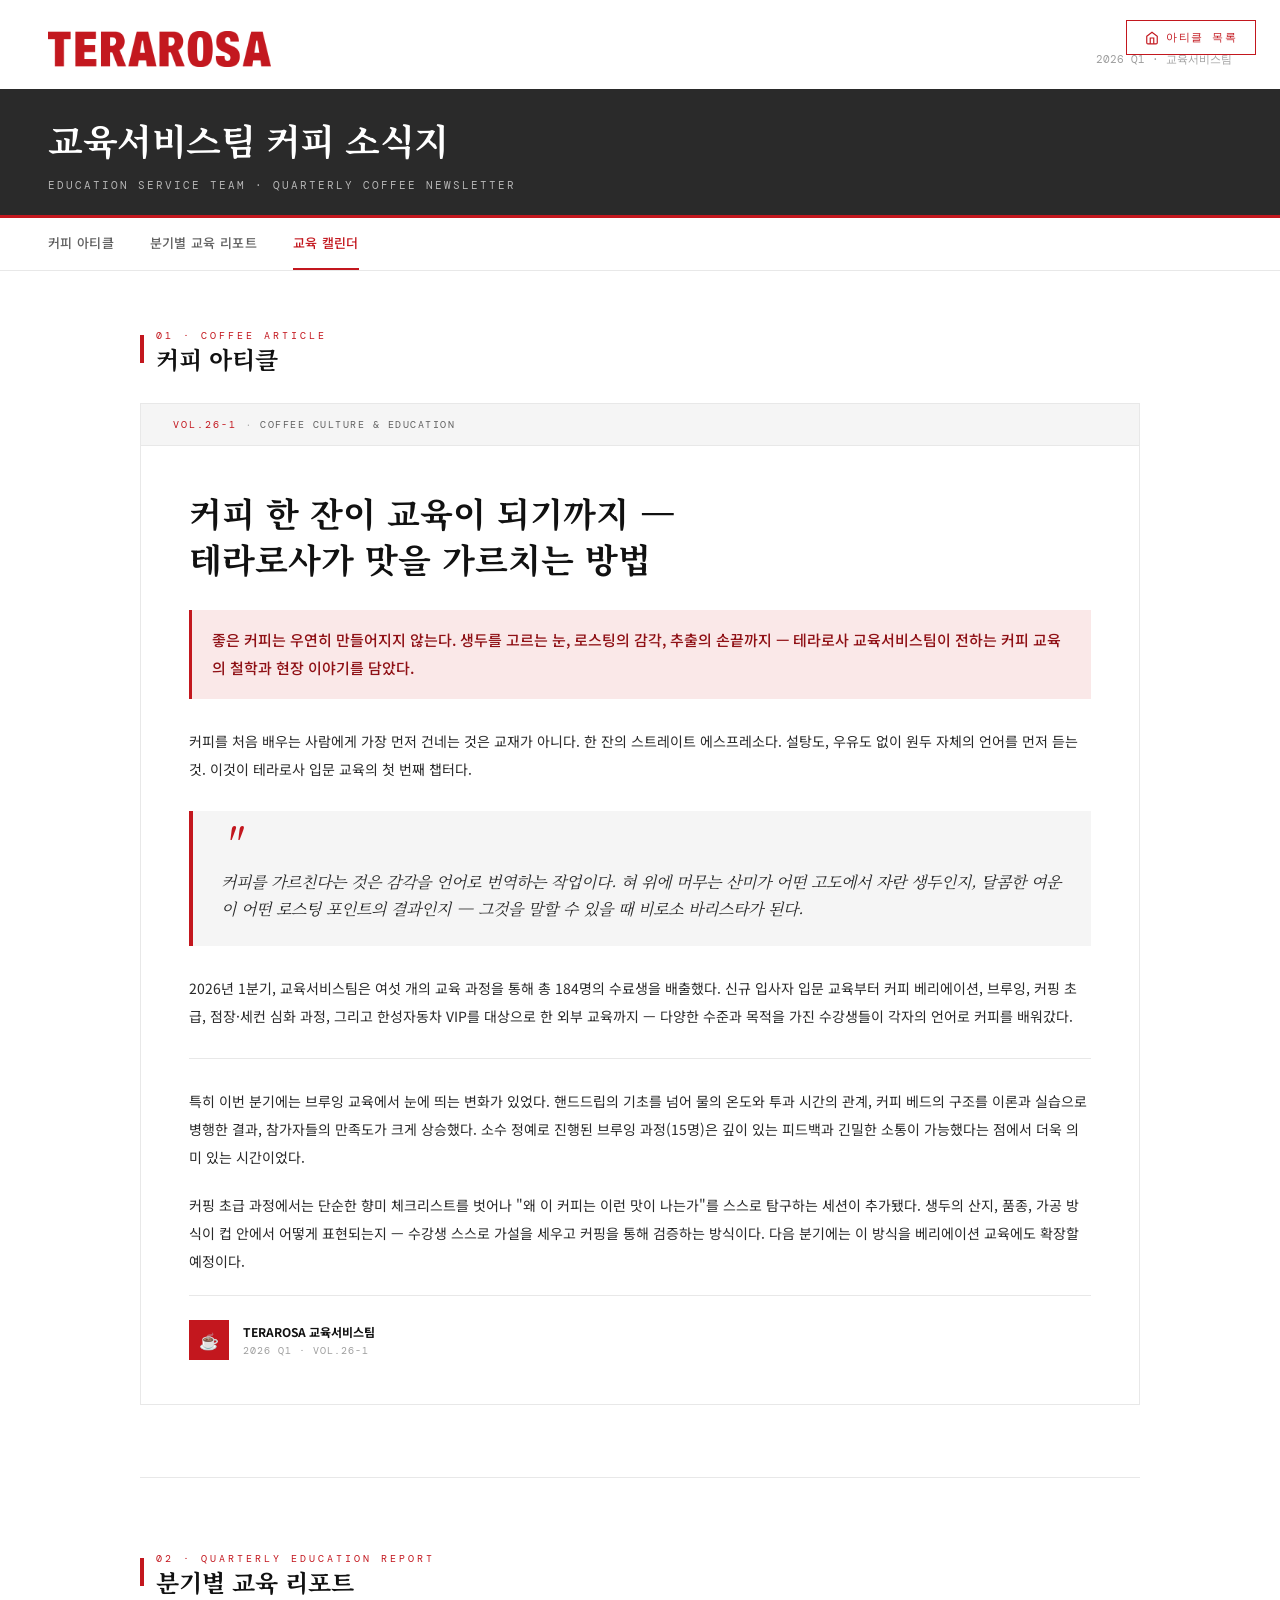
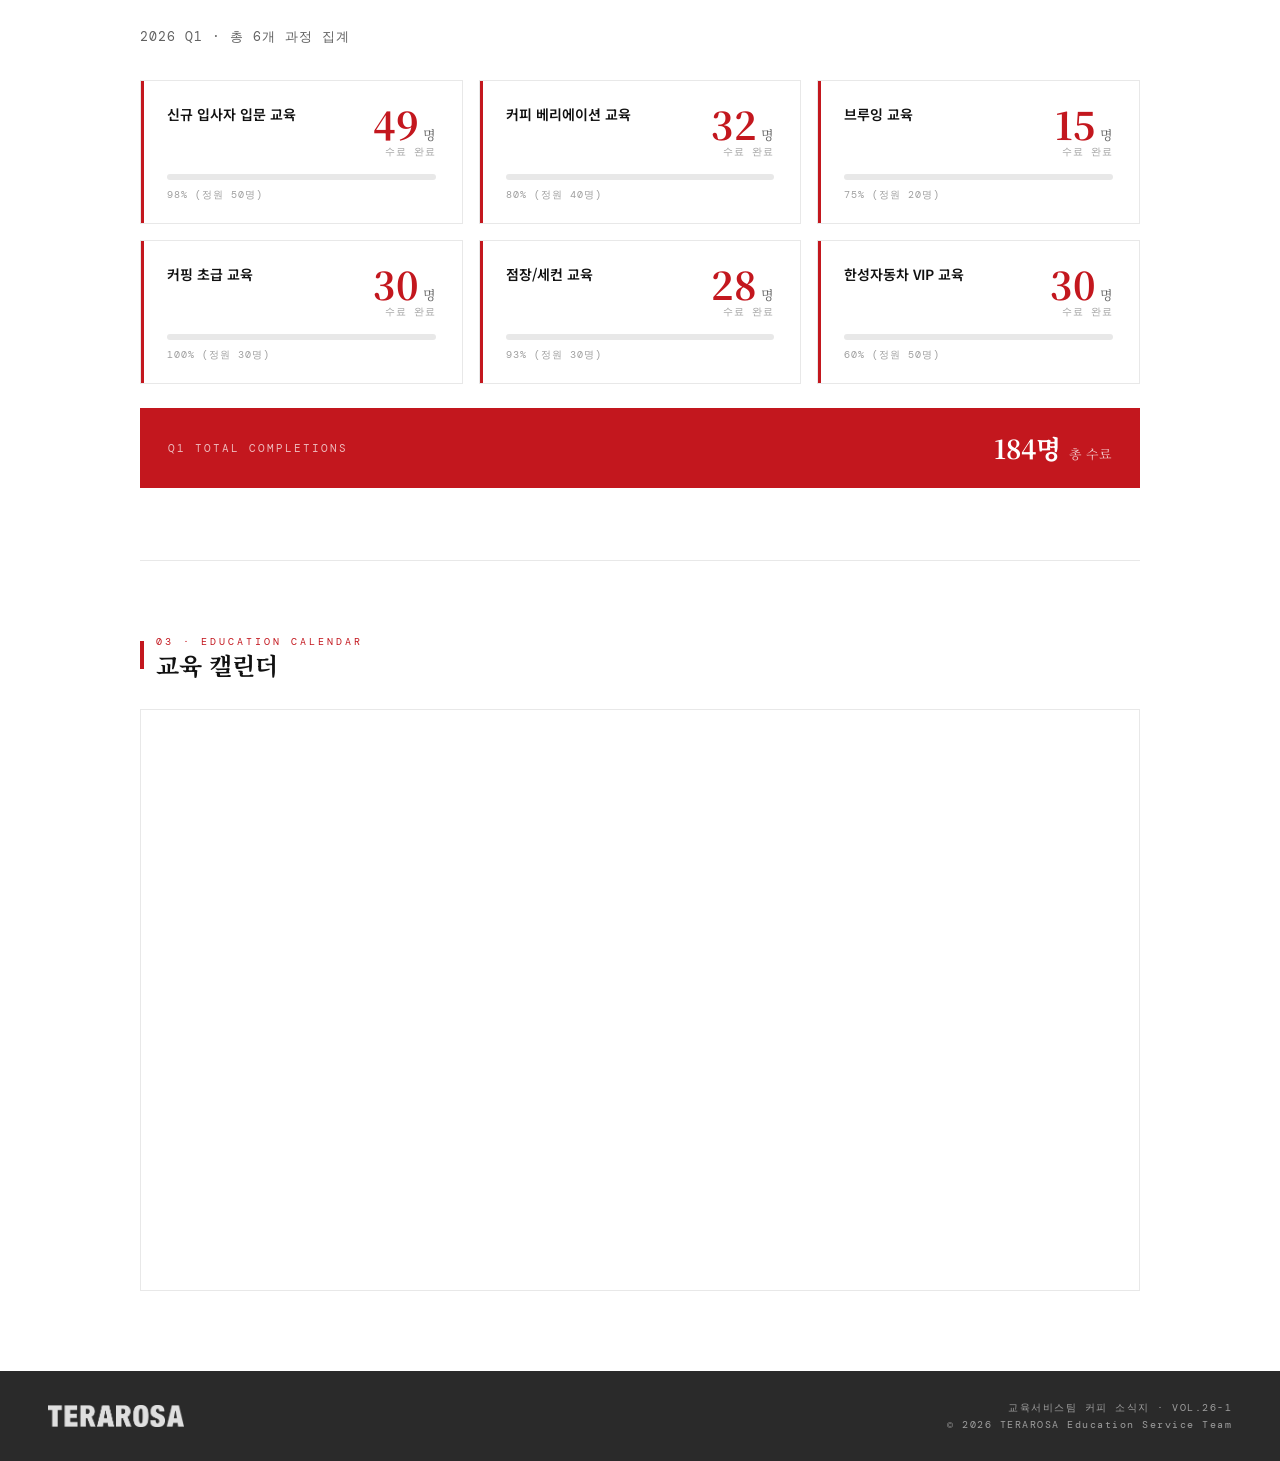
==== index.html @ 1691d94c "Add files via upload" ====
<!DOCTYPE html>
<html lang="ko">
<head>
  <meta charset="UTF-8" />
  <meta name="viewport" content="width=device-width, initial-scale=1.0"/>
  <title>TERAROSA 교육서비스팀 커피 소식지 [26년-1]</title>
  <link href="https://fonts.googleapis.com/css2?family=Noto+Serif+KR:wght@300;400;600;700&family=Noto+Sans+KR:wght@300;400;500;700&family=DM+Mono:wght@400;500&display=swap" rel="stylesheet"/>
  <link rel="stylesheet" href="style.css">

  
</head>
<body>

<!-- ARCHIVE BUTTON -->

<button class="archive-btn" onclick="toggleArchive()">
  <svg width="14" height="14" viewBox="0 0 24 24" fill="none" stroke="currentColor" stroke-width="2"><path d="M3 9l9-7 9 7v11a2 2 0 01-2 2H5a2 2 0 01-2-2z"/><polyline points="9 22 9 12 15 12 15 22"/></svg>
  아티클 목록
</button>
<div class="archive-panel" id="archivePanel">
  <div class="archive-panel-title">Archive</div>
  <div class="archive-item" onclick="scrollToTop()">
    <span class="a-dot"></span>
    교육서비스팀 커피 소식지
    <span class="a-tag">26년-1</span>
  </div>
</div>

<!-- HEADER -->

<header class="header-wrap">
  <div class="header-top">
    <img class="logo-img" src="[data-uri]" alt="TERAROSA" />
    <div class="header-right">
      <div class="issue">VOL. 26-1</div>
      <div class="date">2026 Q1 · 교육서비스팀</div>
    </div>
  </div>
  <div class="header-title-band">
    <h1>교육서비스팀 커피 소식지</h1>
    <p>EDUCATION SERVICE TEAM · QUARTERLY COFFEE NEWSLETTER</p>
  </div>
</header>

<!-- NAV -->

<nav class="nav-bar">
  <div class="nav-item active" onclick="scrollToSection('article', this)">커피 아티클</div>
  <div class="nav-item" onclick="scrollToSection('report', this)">분기별 교육 리포트</div>
  <div class="nav-item" onclick="scrollToSection('calendar', this)">교육 캘린더</div>
</nav>

<!-- MAIN -->

<main class="main">

 
  <!-- 1. 아티클 -->

  <section id="article">
    <div class="sec-head fade-up">
      <div class="sec-head-bar"></div>
      <div class="sec-head-inner">
        <div class="sec-head-en">01 · Coffee Article</div>
        <div class="sec-head-ko">커피 아티클</div>
      </div>
    </div>


<div class="article-card fade-up d1">
  <div class="article-meta-bar">
    <span class="a-meta-tag">VOL.26-1</span>
    <span class="a-meta-sep">·</span>
    <span class="a-meta-cat">Coffee Culture &amp; Education</span>
  </div>
  <div class="article-body">
    <h2 class="article-title">커피 한 잔이 교육이 되기까지 —<br/>테라로사가 맛을 가르치는 방법</h2>
    <p class="article-lead">
      좋은 커피는 우연히 만들어지지 않는다. 생두를 고르는 눈, 로스팅의 감각, 추출의 손끝까지 — 테라로사 교육서비스팀이 전하는 커피 교육의 철학과 현장 이야기를 담았다.
    </p>
    <p class="article-text">
      커피를 처음 배우는 사람에게 가장 먼저 건네는 것은 교재가 아니다. 한 잔의 스트레이트 에스프레소다. 설탕도, 우유도 없이 원두 자체의 언어를 먼저 듣는 것. 이것이 테라로사 입문 교육의 첫 번째 챕터다.
    </p>
    <div class="article-quote">
      커피를 가르친다는 것은 감각을 언어로 번역하는 작업이다. 혀 위에 머무는 산미가 어떤 고도에서 자란 생두인지, 달콤한 여운이 어떤 로스팅 포인트의 결과인지 — 그것을 말할 수 있을 때 비로소 바리스타가 된다.
    </div>
    <p class="article-text">
      2026년 1분기, 교육서비스팀은 여섯 개의 교육 과정을 통해 총 184명의 수료생을 배출했다. 신규 입사자 입문 교육부터 커피 베리에이션, 브루잉, 커핑 초급, 점장·세컨 심화 과정, 그리고 한성자동차 VIP를 대상으로 한 외부 교육까지 — 다양한 수준과 목적을 가진 수강생들이 각자의 언어로 커피를 배워갔다.
    </p>
    <hr class="article-hr"/>
    <p class="article-text">
      특히 이번 분기에는 브루잉 교육에서 눈에 띄는 변화가 있었다. 핸드드립의 기초를 넘어 물의 온도와 투과 시간의 관계, 커피 베드의 구조를 이론과 실습으로 병행한 결과, 참가자들의 만족도가 크게 상승했다. 소수 정예로 진행된 브루잉 과정(15명)은 깊이 있는 피드백과 긴밀한 소통이 가능했다는 점에서 더욱 의미 있는 시간이었다.
    </p>
    <p class="article-text">
      커핑 초급 과정에서는 단순한 향미 체크리스트를 벗어나 "왜 이 커피는 이런 맛이 나는가"를 스스로 탐구하는 세션이 추가됐다. 생두의 산지, 품종, 가공 방식이 컵 안에서 어떻게 표현되는지 — 수강생 스스로 가설을 세우고 커핑을 통해 검증하는 방식이다. 다음 분기에는 이 방식을 베리에이션 교육에도 확장할 예정이다.
    </p>
    <div class="article-author">
      <div class="author-icon">☕</div>
      <div>
        <div class="author-name">TERAROSA 교육서비스팀</div>
        <div class="author-role">2026 Q1 · VOL.26-1</div>
      </div>
    </div>
  </div>
</div>


  </section>

  <hr class="sec-divider" />

 <!-- 2. 교육 리포트 -->

  <section id="report">
    <div class="sec-head fade-up">
      <div class="sec-head-bar"></div>
      <div class="sec-head-inner">
        <div class="sec-head-en">02 · Quarterly Education Report</div>
        <div class="sec-head-ko">분기별 교육 리포트</div>
      </div>
    </div>
    <div class="report-intro fade-up d1">2026 Q1 · 총 6개 과정 집계</div>


<div class="stat-grid" id="statGrid"></div>

<div class="summary-row">
  <div class="summary-label">Q1 TOTAL COMPLETIONS</div>
  <div class="summary-total">184명 <small>총 수료</small></div>
</div>


  </section>

  <hr class="sec-divider" />

  <!-- 3. 캘린더 -->

  <section id="calendar">
    <div class="sec-head fade-up">
      <div class="sec-head-bar"></div>
      <div class="sec-head-inner">
        <div class="sec-head-en">03 · Education Calendar</div>
        <div class="sec-head-ko">교육 캘린더</div>
      </div>
    </div>


<div class="cal-frame">
  <iframe id="calIframe"
    src="https://calendar.google.com/calendar/embed?src=terarosaeducation%40gmail.com&ctz=Asia%2FSeoul&mode=MONTH&dates=20260401%2F20260430"
    title="TERAROSA 교육 캘린더"
    frameborder="0"
    scrolling="no"
    allowfullscreen>
  </iframe>
</div>


  </section>

</main>

<!-- TOP 버튼 -->
<button class="top-btn" id="topBtn" onclick="window.scrollTo({top:0,behavior:'smooth'})" title="맨 위로">
  <svg width="16" height="16" viewBox="0 0 24 24" fill="none" stroke="currentColor" stroke-width="2.5">
    <polyline points="18 15 12 9 6 15"/>
  </svg>
  <span>TOP</span>
</button>

<!-- FOOTER -->

<footer class="footer">
  <img class="footer-logo" src="[data-uri]" alt="TERAROSA" />
  <div class="footer-text">
    교육서비스팀 커피 소식지 · VOL.26-1<br/>
    © 2026 TERAROSA Education Service Team
  </div>
</footer>

<script src="script.js"></script>
</body>
</html>
---- style.css ----
:root {
      --red:        #C3171E;
      --red-dark:   #8F1015;
      --red-mid:    #A81217;
      --red-light:  #E04048;
      --red-pale:   #FAE8E8;
      --red-muted:  #D9898C;
      --gray-100:   #F5F5F5;
      --gray-200:   #E8E8E8;
      --gray-400:   #9E9E9E;
      --gray-600:   #616161;
      --gray-800:   #2A2A2A;
      --black:      #111111;
      --white:      #FFFFFF;
    }


* { margin: 0; padding: 0; box-sizing: border-box; }

body {
  background: var(--white);
  color: var(--black);
  font-family: 'Noto Sans KR', sans-serif;
  font-size: 14px;
  line-height: 1.7;
}

/* ─── ARCHIVE BUTTON ─── */
.archive-btn {
  position: fixed;
  top: 20px;
  right: 24px;
  z-index: 1000;
  background: var(--white);
  color: var(--red);
  border: 1.5px solid var(--red);
  padding: 9px 18px;
  font-family: 'DM Mono', monospace;
  font-size: 11px;
  letter-spacing: 1.5px;
  cursor: pointer;
  transition: all 0.2s;
  display: flex;
  align-items: center;
  gap: 7px;
}
.archive-btn:hover { background: var(--red); color: var(--white); }
.archive-btn svg { flex-shrink: 0; }

.archive-panel {
  position: fixed;
  top: 58px;
  right: 24px;
  z-index: 999;
  background: var(--white);
  border: 1.5px solid var(--gray-200);
  min-width: 240px;
  display: none;
  flex-direction: column;
  box-shadow: 0 4px 20px rgba(0,0,0,0.12);
}
.archive-panel.open { display: flex; }
.archive-panel-title {
  font-family: 'DM Mono', monospace;
  font-size: 10px;
  letter-spacing: 2.5px;
  color: var(--gray-400);
  padding: 12px 16px 10px;
  border-bottom: 1px solid var(--gray-200);
  text-transform: uppercase;
}
.archive-item {
  padding: 12px 16px;
  color: var(--gray-800);
  font-size: 13px;
  font-family: 'Noto Sans KR', sans-serif;
  cursor: pointer;
  transition: background 0.15s;
  display: flex;
  align-items: center;
  gap: 10px;
}
.archive-item:hover { background: var(--red-pale); }
.archive-item .a-dot { width: 6px; height: 6px; background: var(--red); border-radius: 50%; flex-shrink: 0; }
.archive-item .a-tag {
  margin-left: auto;
  font-family: 'DM Mono', monospace;
  font-size: 10px;
  color: var(--red);
  background: var(--red-pale);
  padding: 2px 8px;
  border: 1px solid var(--red-muted);
}

/* ─── HEADER ─── */
.header-wrap {
  border-bottom: 3px solid var(--red);
}
.header-top {
  background: var(--white);
  padding: 28px 48px 20px;
  display: flex;
  align-items: center;
  justify-content: space-between;
  gap: 16px;
  flex-wrap: wrap;
}
.logo-img {
  height: 36px;
  width: auto;
}
.header-right {
  text-align: right;
}
.header-right .issue {
  font-family: 'DM Mono', monospace;
  font-size: 12px;
  letter-spacing: 2px;
  color: var(--red);
}
.header-right .date {
  font-family: 'DM Mono', monospace;
  font-size: 11px;
  color: var(--gray-400);
  margin-top: 2px;
}

.header-title-band {
  background: var(--gray-800);
  padding: 20px 48px;
}
.header-title-band h1 {
  font-family: 'Noto Serif KR', serif;
  font-size: clamp(22px, 3.5vw, 36px);
  font-weight: 700;
  color: var(--white);
  letter-spacing: -0.5px;
}
.header-title-band p {
  font-family: 'DM Mono', monospace;
  font-size: 11px;
  letter-spacing: 2px;
  color: rgba(255,255,255,0.65);
  margin-top: 6px;
}

/* ─── NAV ─── */
.nav-bar {
  background: var(--white);
  border-bottom: 1px solid var(--gray-200);
  display: flex;
  padding: 0 48px;
  overflow-x: auto;
}
.nav-item {
  padding: 14px 0;
  margin-right: 36px;
  font-size: 13px;
  font-weight: 500;
  color: var(--gray-600);
  cursor: pointer;
  border-bottom: 2.5px solid transparent;
  white-space: nowrap;
  transition: all 0.2s;
  letter-spacing: 0.3px;
}
.nav-item:hover { color: var(--red); }
.nav-item.active { color: var(--red); border-bottom-color: var(--red); }

/* ─── LAYOUT ─── */
.main {
  max-width: 1080px;
  margin: 0 auto;
  padding: 56px 40px 80px;
}

/* ─── SECTION HEADING ─── */
.sec-head {
  display: flex;
  align-items: center;
  gap: 12px;
  margin-bottom: 32px;
}
.sec-head-bar {
  width: 4px;
  height: 28px;
  background: var(--red);
  flex-shrink: 0;
}

.sec-head-en {
  font-family: 'DM Mono', monospace;
  font-size: 10px;
  letter-spacing: 3px;
  color: var(--red);
  text-transform: uppercase;
  margin-bottom: 3px;
}
.sec-head-ko {
  font-family: 'Noto Serif KR', serif;
  font-size: 24px;
  font-weight: 700;
  color: var(--black);
  line-height: 1;
}

/* ─── SECTION DIVIDER ─── */
.sec-divider { border: none; border-top: 1px solid var(--gray-200); margin: 72px 0; }

/* ─── REPORT ─── */
.report-intro {
  font-size: 13px;
  color: var(--gray-600);
  margin-bottom: 32px;
  font-family: 'DM Mono', monospace;
  letter-spacing: 1px;
}

.stat-grid {
  display: grid;
  grid-template-columns: repeat(auto-fill, minmax(300px, 1fr));
  gap: 16px;
  margin-bottom: 24px;
}

.stat-card {
  background: var(--white);
  border: 1px solid var(--gray-200);
  padding: 24px 26px 20px;
  position: relative;
  transition: box-shadow 0.2s, border-color 0.2s;
}
.stat-card:hover {
  border-color: var(--red-muted);
  box-shadow: 0 4px 20px rgba(195,23,30,0.08);
}
.stat-card::after {
  content: '';
  position: absolute;
  top: 0; left: 0;
  width: 3px; height: 100%;
  background: var(--red);
}

.stat-top {
  display: flex;
  align-items: flex-start;
  justify-content: space-between;
  margin-bottom: 14px;
}
.stat-name {
  font-size: 14px;
  font-weight: 600;
  color: var(--black);
  line-height: 1.4;
  max-width: 160px;
}
.stat-count {
  text-align: right;
}
.stat-num {
  font-family: 'Noto Serif KR', serif;
  font-size: 38px;
  font-weight: 700;
  color: var(--red);
  line-height: 1;
}
.stat-unit {
  font-size: 13px;
  color: var(--gray-600);
  font-weight: 400;
}

.stat-bar-bg {
  height: 6px;
  background: var(--gray-200);
  border-radius: 3px;
  overflow: hidden;
  margin-bottom: 6px;
}
.stat-bar-fill {
  height: 100%;
  background: var(--red);
  border-radius: 3px;
  transition: width 1.3s cubic-bezier(.16,1,.3,1);
}
.stat-pct {
  font-family: 'DM Mono', monospace;
  font-size: 10px;
  color: var(--gray-400);
  letter-spacing: 1px;
}

.summary-row {
  background: var(--red);
  padding: 18px 28px;
  display: flex;
  align-items: center;
  justify-content: space-between;
  gap: 12px;
  flex-wrap: wrap;
}
.summary-label {
  font-family: 'DM Mono', monospace;
  font-size: 11px;
  letter-spacing: 2px;
  color: rgba(255,255,255,0.7);
}
.summary-total {
  font-family: 'Noto Serif KR', serif;
  font-size: 26px;
  font-weight: 700;
  color: var(--white);
}
.summary-total small {
  font-size: 13px;
  font-weight: 400;
  opacity: 0.75;
}

/* ─── ARTICLE ─── */
.article-card {
  border: 1px solid var(--gray-200);
  overflow: hidden;
}
.article-meta-bar {
  background: var(--gray-100);
  border-bottom: 1px solid var(--gray-200);
  padding: 12px 32px;
  display: flex;
  align-items: center;
  gap: 10px;
}
.a-meta-tag {
  font-family: 'DM Mono', monospace;
  font-size: 10px;
  letter-spacing: 2px;
  color: var(--red);
  text-transform: uppercase;
}
.a-meta-sep { color: var(--gray-400); font-size: 10px; }
.a-meta-cat {
  font-family: 'DM Mono', monospace;
  font-size: 10px;
  letter-spacing: 1.5px;
  color: var(--gray-600);
  text-transform: uppercase;
}

.article-body { padding: 44px 48px; }

.article-title {
  font-family: 'Noto Serif KR', serif;
  font-size: clamp(22px, 3vw, 34px);
  font-weight: 700;
  color: var(--black);
  line-height: 1.35;
  margin-bottom: 28px;
}

.article-lead {
  font-size: 15px;
  font-weight: 500;
  line-height: 1.9;
  color: var(--red-dark);
  padding: 16px 20px;
  border-left: 3px solid var(--red);
  background: var(--red-pale);
  margin-bottom: 28px;
}

.article-text {
  font-size: 14px;
  line-height: 2;
  color: var(--gray-800);
  margin-bottom: 20px;
}

.article-quote {
  background: var(--gray-100);
  border-left: 4px solid var(--red);
  padding: 24px 28px;
  margin: 28px 0;
  font-family: 'Noto Serif KR', serif;
  font-size: 16px;
  font-style: italic;
  color: var(--gray-800);
  line-height: 1.7;
}
.article-quote::before {
  content: '"';
  display: block;
  font-size: 42px;
  color: var(--red);
  line-height: 0.5;
  margin-bottom: 12px;
}

.article-hr { border: none; border-top: 1px solid var(--gray-200); margin: 28px 0; }

.article-author {
  display: flex;
  align-items: center;
  gap: 14px;
  padding-top: 24px;
  border-top: 1px solid var(--gray-200);
}
.author-icon {
  width: 40px; height: 40px;
  background: var(--red);
  display: flex; align-items: center; justify-content: center;
  flex-shrink: 0;
  font-size: 16px;
  color: var(--white);
}
.author-name {
  font-size: 12px;
  font-weight: 700;
  color: var(--black);
}
.author-role {
  font-family: 'DM Mono', monospace;
  font-size: 10px;
  color: var(--gray-400);
  letter-spacing: 1px;
}

/* ─── CALENDAR ─── */
.cal-nav {
  display: flex;
  align-items: center;
  gap: 0;
  margin-bottom: 16px;
  border: 1px solid var(--gray-200);
  width: fit-content;
}
.cal-btn {
  width: 38px; height: 38px;
  background: var(--white);
  border: none;
  border-right: 1px solid var(--gray-200);
  color: var(--red);
  font-size: 17px;
  cursor: pointer;
  display: flex; align-items: center; justify-content: center;
  transition: background 0.15s;
}
.cal-btn:last-child { border-right: none; border-left: 1px solid var(--gray-200); }
.cal-btn:hover { background: var(--red-pale); }
.cal-month {
  padding: 0 20px;
  font-family: 'Noto Serif KR', serif;
  font-size: 16px;
  font-weight: 700;
  color: var(--black);
  min-width: 140px;
  text-align: center;
}
.cal-frame {
  border: 1px solid var(--gray-200);
  overflow: hidden;
}
.cal-frame iframe {
  width: 100%;
  height: 580px;
  border: none;
  display: block;
}

/* ─── FOOTER ─── */
.footer {
  background: var(--gray-800);
  padding: 28px 48px;
  display: flex;
  align-items: center;
  justify-content: space-between;
  flex-wrap: wrap;
  gap: 12px;
}
.footer-logo { height: 22px; filter: brightness(0) invert(1); opacity: 0.85; }
.footer-text {
  font-family: 'DM Mono', monospace;
  font-size: 10px;
  letter-spacing: 1.5px;
  color: var(--gray-400);
  text-align: right;
}

@media (max-width: 680px) {
  .header-top, .header-title-band, .nav-bar, .main, .footer { padding-left: 20px; padding-right: 20px; }
  .article-body { padding: 28px 20px; }
  .stat-grid { grid-template-columns: 1fr; }
}

/* ANIMATION */
@keyframes fadeUp { from { opacity:0; transform:translateY(20px); } to { opacity:1; transform:translateY(0); } }
.fade-up { animation: fadeUp 0.6s ease both; }
.d1 { animation-delay: 0.05s; }
.d2 { animation-delay: 0.12s; }
.d3 { animation-delay: 0.2s; }

/* ─── TOP BUTTON ─── */
.top-btn {
  position: fixed;
  bottom: 32px;
  right: 24px;
  z-index: 998;
  background: var(--white);
  color: var(--red);
  border: 1.5px solid var(--red);
  padding: 10px 14px;
  font-family: 'DM Mono', monospace;
  font-size: 10px;
  letter-spacing: 1.5px;
  cursor: pointer;
  display: flex;
  flex-direction: column;
  align-items: center;
  gap: 4px;
  opacity: 0;
  pointer-events: none;
  transition: opacity 0.3s, background 0.2s;
}
.top-btn.visible { opacity: 1; pointer-events: auto; }
.top-btn:hover { background: var(--red); color: var(--white); }
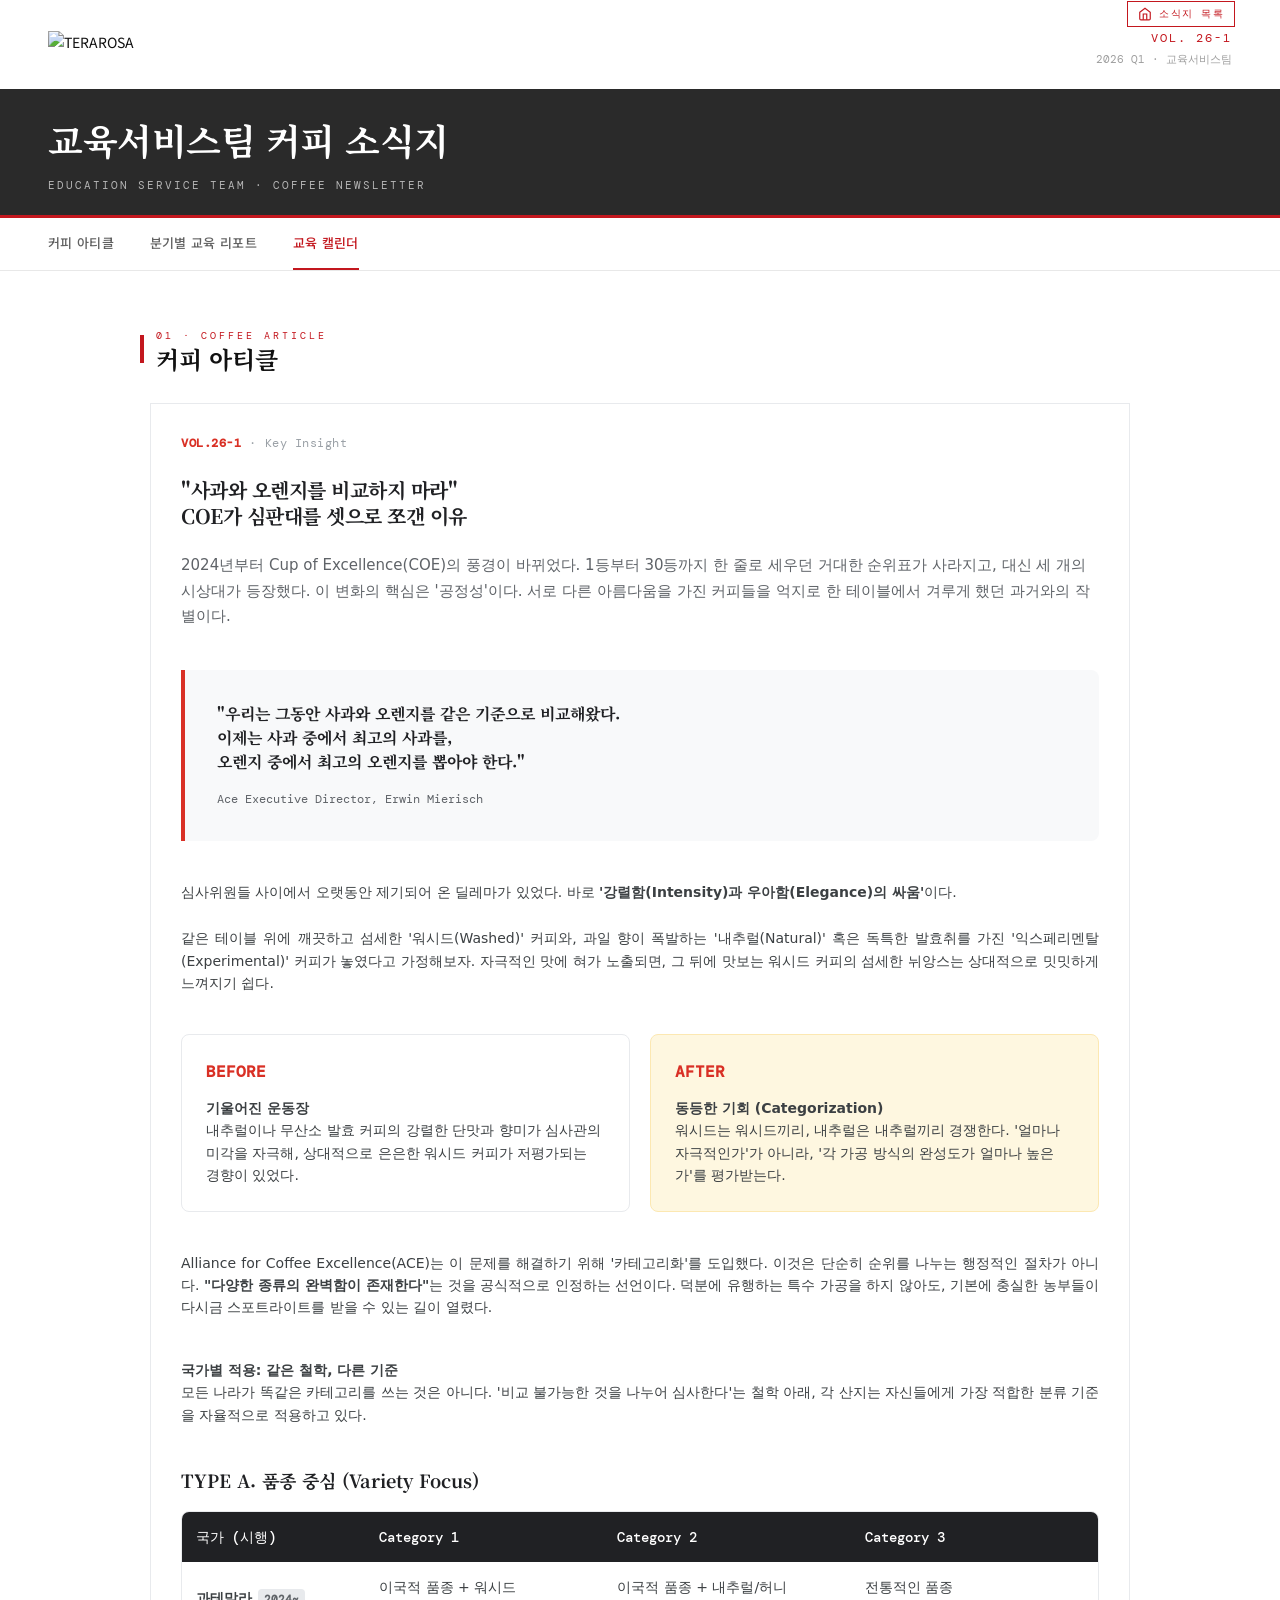
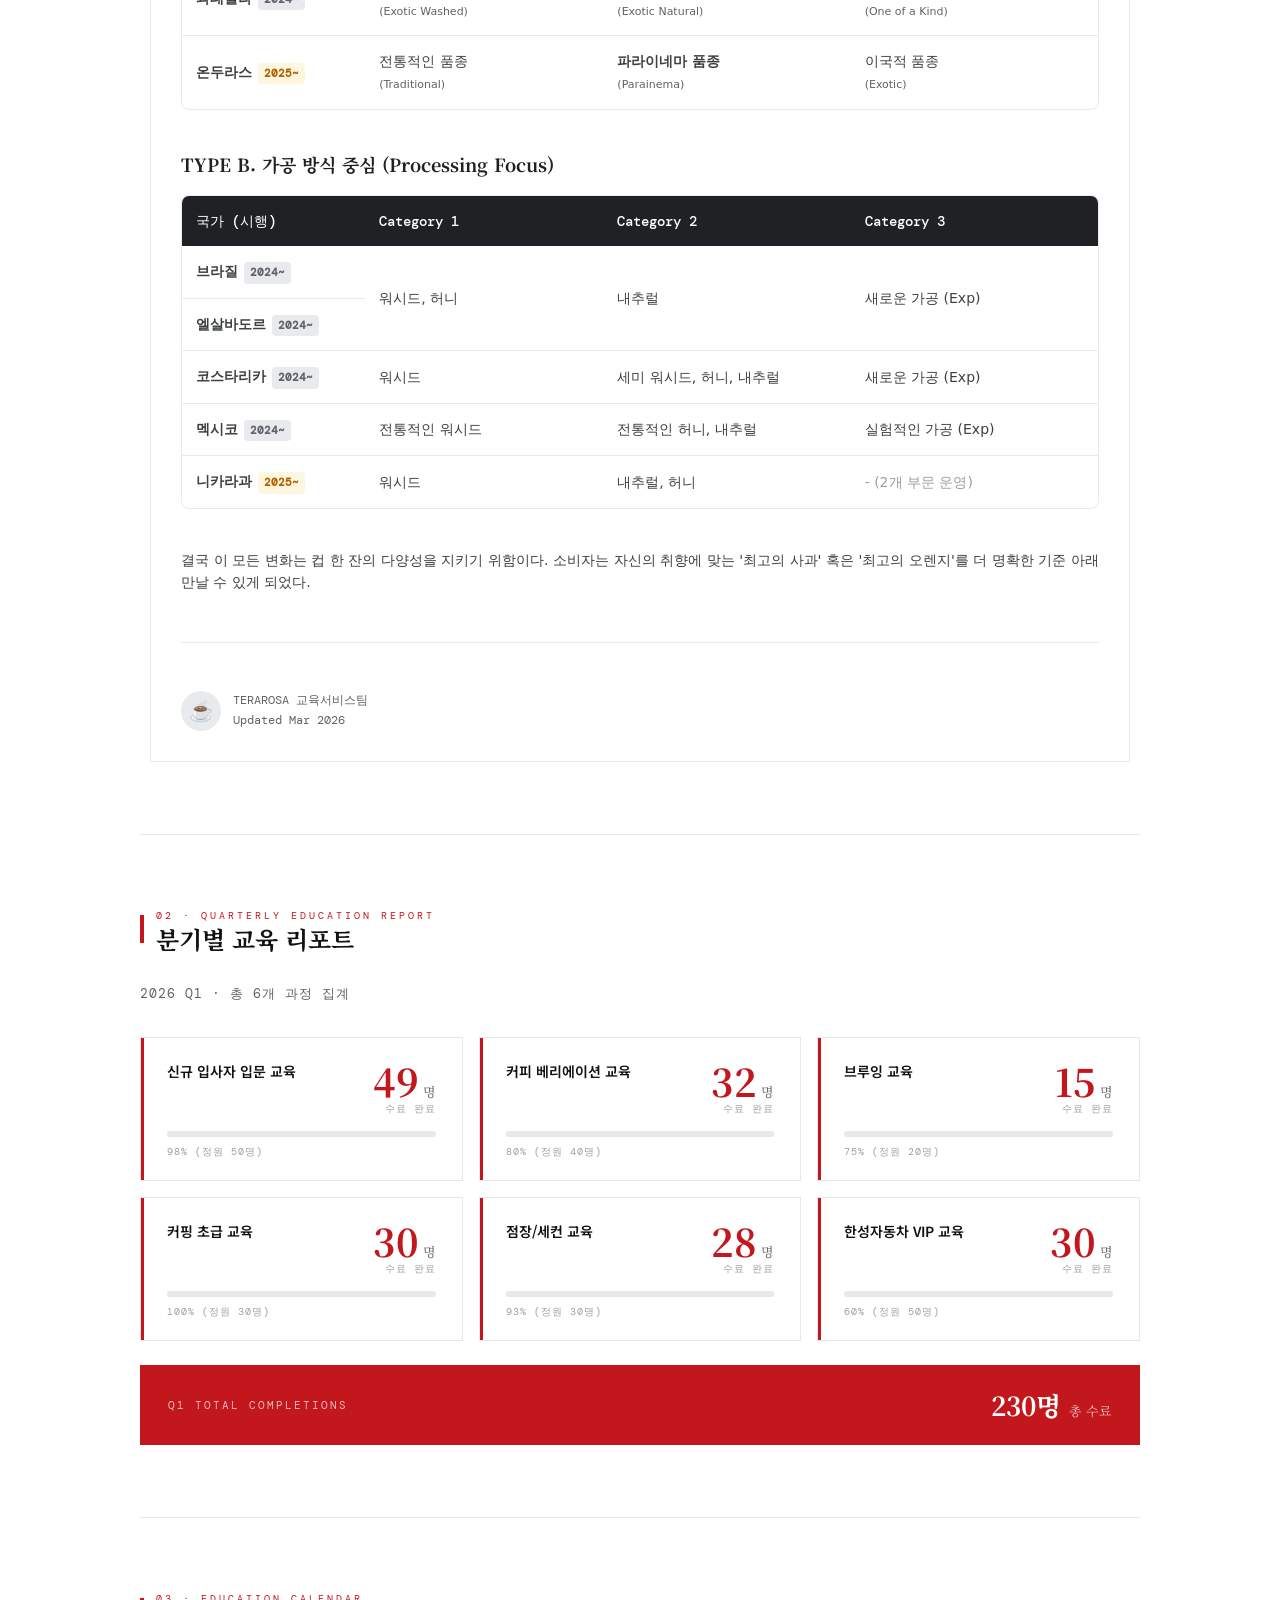
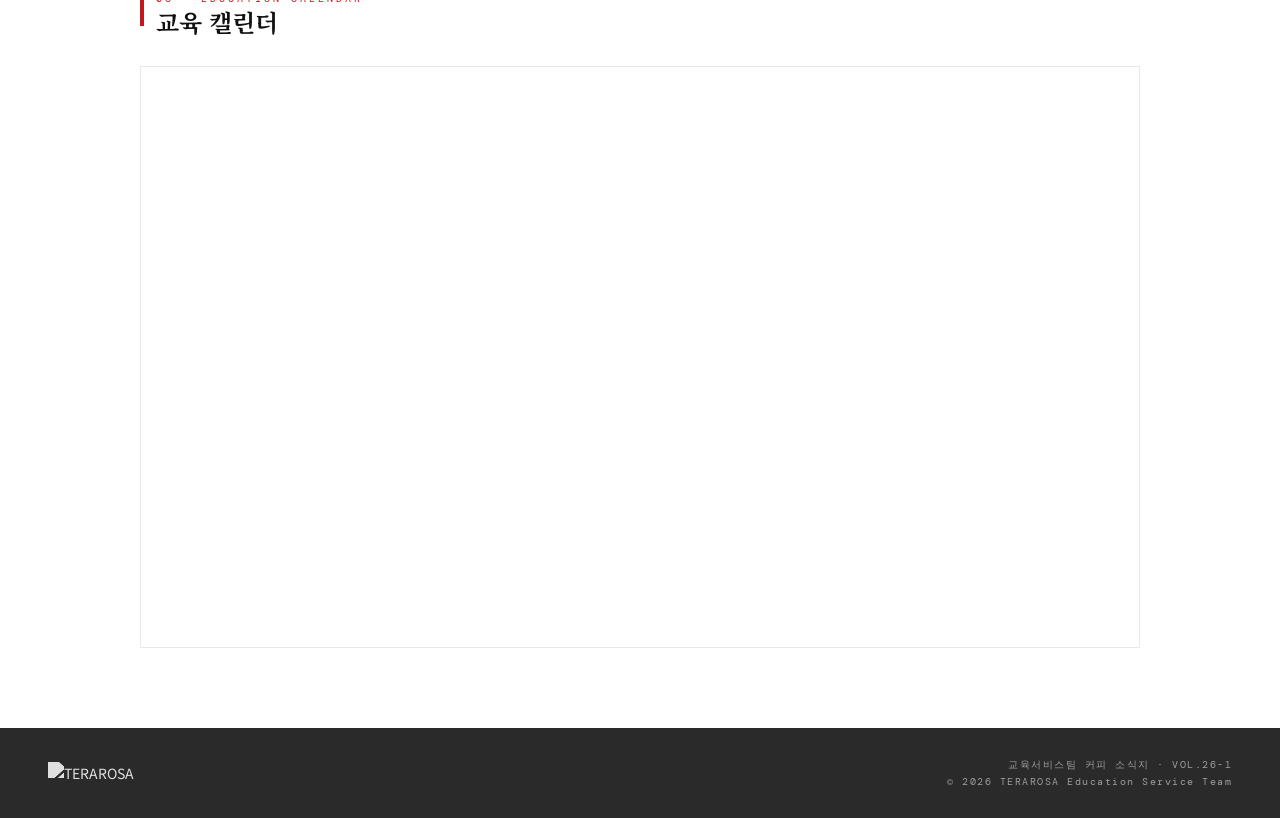
==== commit 05b008f4: "Add files via upload Signed-off-by: samkive-culture <bobsemi@me.com>" ====
--- a/index.html
+++ b/index.html
@@ -11,34 +11,30 @@
 </head>
 <body>
 
-<!-- ARCHIVE BUTTON -->
-
-<button class="archive-btn" onclick="toggleArchive()">
+  <!-- HEADER -->
+<header class="header-wrap">
+  <div class="header-top">
+  <button class="archive-btn" onclick="toggleArchive()">
   <svg width="14" height="14" viewBox="0 0 24 24" fill="none" stroke="currentColor" stroke-width="2"><path d="M3 9l9-7 9 7v11a2 2 0 01-2 2H5a2 2 0 01-2-2z"/><polyline points="9 22 9 12 15 12 15 22"/></svg>
-  아티클 목록
+  소식지 목록
 </button>
-<div class="archive-panel" id="archivePanel">
-  <div class="archive-panel-title">Archive</div>
+    <div class="archive-panel" id="archivePanel">
+      <div class="archive-panel-title">Archive</div>
   <div class="archive-item" onclick="scrollToTop()">
     <span class="a-dot"></span>
     교육서비스팀 커피 소식지
     <span class="a-tag">26년-1</span>
   </div>
-</div>
-
-<!-- HEADER -->
-
-<header class="header-wrap">
-  <div class="header-top">
-    <img class="logo-img" src="[data-uri]" alt="TERAROSA" />
-    <div class="header-right">
+    </div>
+ <img class="logo-img" src="img/logo.png" alt="TERAROSA" />
+        <div class="header-right">
       <div class="issue">VOL. 26-1</div>
       <div class="date">2026 Q1 · 교육서비스팀</div>
     </div>
   </div>
   <div class="header-title-band">
     <h1>교육서비스팀 커피 소식지</h1>
-    <p>EDUCATION SERVICE TEAM · QUARTERLY COFFEE NEWSLETTER</p>
+    <p>EDUCATION SERVICE TEAM · COFFEE NEWSLETTER</p>
   </div>
 </header>
 
@@ -56,7 +52,6 @@
 
  
   <!-- 1. 아티클 -->
-
   <section id="article">
     <div class="sec-head fade-up">
       <div class="sec-head-bar"></div>
@@ -66,39 +61,142 @@
       </div>
     </div>
 
-
-<div class="article-card fade-up d1">
-  <div class="article-meta-bar">
-    <span class="a-meta-tag">VOL.26-1</span>
-    <span class="a-meta-sep">·</span>
-    <span class="a-meta-cat">Coffee Culture &amp; Education</span>
-  </div>
-  <div class="article-body">
-    <h2 class="article-title">커피 한 잔이 교육이 되기까지 —<br/>테라로사가 맛을 가르치는 방법</h2>
+  <div class="article-card fade-up d1">
+
+  <div class="article-content-wrapper">
+    <div class="article-meta-bar">
+      <span class="a-meta-tag">VOL.26-1</span>
+      <span class="a-meta-sep">·</span>
+      <span class="a-meta-cat">Key Insight</span>
+    </div>
+
+    <h2 class="article-title">"사과와 오렌지를 비교하지 마라"<br>COE가 심판대를 셋으로 쪼갠 이유</h2>
+    
     <p class="article-lead">
-      좋은 커피는 우연히 만들어지지 않는다. 생두를 고르는 눈, 로스팅의 감각, 추출의 손끝까지 — 테라로사 교육서비스팀이 전하는 커피 교육의 철학과 현장 이야기를 담았다.
-    </p>
-    <p class="article-text">
-      커피를 처음 배우는 사람에게 가장 먼저 건네는 것은 교재가 아니다. 한 잔의 스트레이트 에스프레소다. 설탕도, 우유도 없이 원두 자체의 언어를 먼저 듣는 것. 이것이 테라로사 입문 교육의 첫 번째 챕터다.
-    </p>
-    <div class="article-quote">
-      커피를 가르친다는 것은 감각을 언어로 번역하는 작업이다. 혀 위에 머무는 산미가 어떤 고도에서 자란 생두인지, 달콤한 여운이 어떤 로스팅 포인트의 결과인지 — 그것을 말할 수 있을 때 비로소 바리스타가 된다.
-    </div>
-    <p class="article-text">
-      2026년 1분기, 교육서비스팀은 여섯 개의 교육 과정을 통해 총 184명의 수료생을 배출했다. 신규 입사자 입문 교육부터 커피 베리에이션, 브루잉, 커핑 초급, 점장·세컨 심화 과정, 그리고 한성자동차 VIP를 대상으로 한 외부 교육까지 — 다양한 수준과 목적을 가진 수강생들이 각자의 언어로 커피를 배워갔다.
-    </p>
+      2024년부터 Cup of Excellence(COE)의 풍경이 바뀌었다. 1등부터 30등까지 한 줄로 세우던 거대한 순위표가 사라지고, 대신 세 개의 시상대가 등장했다. 이 변화의 핵심은 '공정성'이다. 서로 다른 아름다움을 가진 커피들을 억지로 한 테이블에서 겨루게 했던 과거와의 작별이다.
+    </p>
+
+    <div class="quote-box">
+      <div class="quote-text">
+        "우리는 그동안 사과와 오렌지를 같은 기준으로 비교해왔다.<br>이제는 사과 중에서 최고의 사과를,<br>오렌지 중에서 최고의 오렌지를 뽑아야 한다."
+      </div>
+      <div class="quote-caption">Ace Executive Director, Erwin Mierisch</div>
+    </div>
+
+    <p class="article-text">
+      심사위원들 사이에서 오랫동안 제기되어 온 딜레마가 있었다. 바로 <strong>'강렬함(Intensity)과 우아함(Elegance)의 싸움'</strong>이다.
+    </p>
+    
+    <p class="article-text">
+      같은 테이블 위에 깨끗하고 섬세한 '워시드(Washed)' 커피와, 과일 향이 폭발하는 '내추럴(Natural)' 혹은 독특한 발효취를 가진 '익스페리멘탈(Experimental)' 커피가 놓였다고 가정해보자. 자극적인 맛에 혀가 노출되면, 그 뒤에 맛보는 워시드 커피의 섬세한 뉘앙스는 상대적으로 밋밋하게 느껴지기 쉽다.
+    </p>
+
+    <div class="comparison-section">
+      <div class="comparison-card">
+        <div class="c-title">BEFORE</div>
+        <div class="c-desc">
+          <strong>기울어진 운동장</strong><br>
+          내추럴이나 무산소 발효 커피의 강렬한 단맛과 향미가 심사관의 미각을 자극해, 상대적으로 은은한 워시드 커피가 저평가되는 경향이 있었다.
+        </div>
+      </div>
+      <div class="comparison-card" style="background:#FEF7E0; border-color:#FCE8B2;">
+        <div class="c-title">AFTER</div>
+        <div class="c-desc">
+          <strong>동등한 기회 (Categorization)</strong><br>
+          워시드는 워시드끼리, 내추럴은 내추럴끼리 경쟁한다. '얼마나 자극적인가'가 아니라, '각 가공 방식의 완성도가 얼마나 높은가'를 평가받는다.
+        </div>
+      </div>
+    </div>
+
+    <p class="article-text">
+      Alliance for Coffee Excellence(ACE)는 이 문제를 해결하기 위해 '카테고리화'를 도입했다. 이것은 단순히 순위를 나누는 행정적인 절차가 아니다. <strong>"다양한 종류의 완벽함이 존재한다"</strong>는 것을 공식적으로 인정하는 선언이다. 덕분에 유행하는 특수 가공을 하지 않아도, 기본에 충실한 농부들이 다시금 스포트라이트를 받을 수 있는 길이 열렸다.
+    </p>
+
+    <p class="article-text" style="margin-top: 40px;">
+      <strong>국가별 적용: 같은 철학, 다른 기준</strong><br>
+      모든 나라가 똑같은 카테고리를 쓰는 것은 아니다. '비교 불가능한 것을 나누어 심사한다'는 철학 아래, 각 산지는 자신들에게 가장 적합한 분류 기준을 자율적으로 적용하고 있다.
+    </p>
+<div class="data-section-title">TYPE A. 품종 중심 (Variety Focus)</div>
+<div class="table-container">
+  <table class="custom-table">
+    <thead>
+      <tr>
+        <th style="width: 20%">국가 (시행)</th>
+        <th style="width: 26%">Category 1</th>
+        <th style="width: 27%">Category 2</th>
+        <th style="width: 27%">Category 3</th>
+      </tr>
+    </thead>
+    <tbody>
+      <tr>
+        <td class="country-cell">과테말라<span class="year-tag">2024~</span></td>
+        <td>이국적 품종 + 워시드<br><span style="font-size:11px; color:#5f6368">(Exotic Washed)</span></td>
+        <td>이국적 품종 + 내추럴/허니<br><span style="font-size:11px; color:#5f6368">(Exotic Natural)</span></td>
+        <td>전통적인 품종<br><span style="font-size:11px; color:#5f6368">(One of a Kind)</span></td>
+      </tr>
+      <tr>
+        <td class="country-cell">온두라스<span class="year-tag new-tag">2025~</span></td>
+        <td>전통적인 품종<br><span style="font-size:11px; color:#5f6368">(Traditional)</span></td>
+        <td><strong>파라이네마 품종</strong><br><span style="font-size:11px; color:#5f6368">(Parainema)</span></td>
+        <td>이국적 품종<br><span style="font-size:11px; color:#5f6368">(Exotic)</span></td>
+      </tr>
+    </tbody>
+  </table>
+</div>
+
+<div class="data-section-title">TYPE B. 가공 방식 중심 (Processing Focus)</div>
+<div class="table-container">
+  <table class="custom-table">
+    <thead>
+      <tr>
+        <th style="width: 20%">국가 (시행)</th>
+        <th style="width: 26%">Category 1</th>
+        <th style="width: 27%">Category 2</th>
+        <th style="width: 27%">Category 3</th>
+      </tr>
+    </thead>
+    <tbody>
+      <tr>
+        <td class="country-cell">브라질<span class="year-tag">2024~</span></td>
+        <td rowspan="2" style="vertical-align:middle; border-bottom:1px solid #E8EAED;">워시드, 허니</td>
+        <td rowspan="2" style="vertical-align:middle; border-bottom:1px solid #E8EAED;">내추럴</td>
+        <td rowspan="2" style="vertical-align:middle; border-bottom:1px solid #E8EAED;">새로운 가공 (Exp)</td>
+      </tr>
+      <tr>
+        <td class="country-cell">엘살바도르<span class="year-tag">2024~</span></td>
+      </tr>
+      <tr>
+        <td class="country-cell">코스타리카<span class="year-tag">2024~</span></td>
+        <td>워시드</td>
+        <td>세미 워시드, 허니, 내추럴</td>
+        <td>새로운 가공 (Exp)</td>
+      </tr>
+      <tr>
+        <td class="country-cell">멕시코<span class="year-tag">2024~</span></td>
+        <td>전통적인 워시드</td>
+        <td>전통적인 허니, 내추럴</td>
+        <td>실험적인 가공 (Exp)</td>
+      </tr>
+      <tr>
+        <td class="country-cell">니카라과<span class="year-tag new-tag">2025~</span></td>
+        <td>워시드</td>
+        <td>내추럴, 허니</td>
+        <td><span style="color:#9AA0A6">- (2개 부문 운영)</span></td>
+      </tr>
+    </tbody>
+  </table>
+</div>
+    <p class="article-text">
+      결국 이 모든 변화는 컵 한 잔의 다양성을 지키기 위함이다. 소비자는 자신의 취향에 맞는 '최고의 사과' 혹은 '최고의 오렌지'를 더 명확한 기준 아래 만날 수 있게 되었다.
+    </p>
+
     <hr class="article-hr"/>
-    <p class="article-text">
-      특히 이번 분기에는 브루잉 교육에서 눈에 띄는 변화가 있었다. 핸드드립의 기초를 넘어 물의 온도와 투과 시간의 관계, 커피 베드의 구조를 이론과 실습으로 병행한 결과, 참가자들의 만족도가 크게 상승했다. 소수 정예로 진행된 브루잉 과정(15명)은 깊이 있는 피드백과 긴밀한 소통이 가능했다는 점에서 더욱 의미 있는 시간이었다.
-    </p>
-    <p class="article-text">
-      커핑 초급 과정에서는 단순한 향미 체크리스트를 벗어나 "왜 이 커피는 이런 맛이 나는가"를 스스로 탐구하는 세션이 추가됐다. 생두의 산지, 품종, 가공 방식이 컵 안에서 어떻게 표현되는지 — 수강생 스스로 가설을 세우고 커핑을 통해 검증하는 방식이다. 다음 분기에는 이 방식을 베리에이션 교육에도 확장할 예정이다.
-    </p>
+
     <div class="article-author">
       <div class="author-icon">☕</div>
       <div>
         <div class="author-name">TERAROSA 교육서비스팀</div>
-        <div class="author-role">2026 Q1 · VOL.26-1</div>
+        <div class="author-role">Updated Mar 2026</div>
       </div>
     </div>
   </div>
@@ -126,7 +224,7 @@
 
 <div class="summary-row">
   <div class="summary-label">Q1 TOTAL COMPLETIONS</div>
-  <div class="summary-total">184명 <small>총 수료</small></div>
+  <div class="summary-total">230명 <small>총 수료</small></div>
 </div>
 
 
@@ -172,7 +270,7 @@
 <!-- FOOTER -->
 
 <footer class="footer">
-  <img class="footer-logo" src="[data-uri]" alt="TERAROSA" />
+  <img class="footer-logo" src="img/logo.png" alt="TERAROSA" />
   <div class="footer-text">
     교육서비스팀 커피 소식지 · VOL.26-1<br/>
     © 2026 TERAROSA Education Service Team
--- a/style.css
+++ b/style.css
@@ -26,17 +26,19 @@
 }
 
 /* ─── ARCHIVE BUTTON ─── */
+
+
 .archive-btn {
-  position: fixed;
-  top: 20px;
-  right: 24px;
-  z-index: 1000;
+  position: absolute; /* 절대 위치로 변경 */
+  top: 1px;          /* 상단 여백 */
+  right: 45px;        /* 우측 여백 (모바일/웹 동일 적용) */
+  z-index: 100;
   background: var(--white);
   color: var(--red);
-  border: 1.5px solid var(--red);
-  padding: 9px 18px;
-  font-family: 'DM Mono', monospace;
-  font-size: 11px;
+  border: 1px solid var(--red);
+  padding: 5px 10px;
+  font-family: 'DM Mono', monospace;
+  font-size: 10px;
   letter-spacing: 1.5px;
   cursor: pointer;
   transition: all 0.2s;
@@ -48,8 +50,8 @@
 .archive-btn svg { flex-shrink: 0; }
 
 .archive-panel {
-  position: fixed;
-  top: 58px;
+  position: absolute; /* 절대 위치로 변경 */
+  top: 10px;          /* 버튼 바로 아래에 위치하도록 조정 */
   right: 24px;
   z-index: 999;
   background: var(--white);
@@ -97,6 +99,7 @@
   border-bottom: 3px solid var(--red);
 }
 .header-top {
+  position: relative; /* 버튼 위치의 기준점이 됩니다 */
   background: var(--white);
   padding: 28px 48px 20px;
   display: flex;
@@ -105,6 +108,7 @@
   gap: 16px;
   flex-wrap: wrap;
 }
+
 .logo-img {
   height: 36px;
   width: auto;
@@ -151,7 +155,11 @@
   display: flex;
   padding: 0 48px;
   overflow-x: auto;
-}
+  position: sticky; /* 스크롤 위치에 따라 고정 모드로 전환 */
+  top: 0;           /* 화면 최상단(0px)에 고정 */
+  z-index: 900;     /* 본문 내용보다 위에 뜨도록 순서 지정 */
+}
+
 .nav-item {
   padding: 14px 0;
   margin-right: 36px;
@@ -174,6 +182,13 @@
   padding: 56px 40px 80px;
 }
 
+/* 섹션별 스크롤 위치 조정 */
+section {
+  /* 네비게이션 바 높이(약 50~60px)보다 조금 더 여유 있게 설정 */
+  scroll-margin-top: 80px; 
+}
+
+
 /* ─── SECTION HEADING ─── */
 .sec-head {
   display: flex;
@@ -319,111 +334,234 @@
 }
 
 /* ─── ARTICLE ─── */
-.article-card {
-  border: 1px solid var(--gray-200);
-  overflow: hidden;
-}
-.article-meta-bar {
-  background: var(--gray-100);
-  border-bottom: 1px solid var(--gray-200);
-  padding: 12px 32px;
-  display: flex;
-  align-items: center;
-  gap: 10px;
-}
-.a-meta-tag {
-  font-family: 'DM Mono', monospace;
-  font-size: 10px;
-  letter-spacing: 2px;
-  color: var(--red);
-  text-transform: uppercase;
-}
-.a-meta-sep { color: var(--gray-400); font-size: 10px; }
-.a-meta-cat {
-  font-family: 'DM Mono', monospace;
-  font-size: 10px;
-  letter-spacing: 1.5px;
-  color: var(--gray-600);
-  text-transform: uppercase;
-}
-
-.article-body { padding: 44px 48px; }
-
-.article-title {
+  .article-card {
+      --red: #D93025;
+      --black: #202124;
+      --gray-600: #5F6368;
+      --gray-400: #9AA0A6;
+      --gray-200: #E8EAED;
+      
+      font-family: 'Pretendard', -apple-system, BlinkMacSystemFont, system-ui, Roboto, sans-serif;
+      width: 98%;
+      max-width: 3000px;
+      margin: 0 auto;
+      padding: 30px;
+      background: #fff;
+      border: 1px solid var(--gray-200);
+      line-height: 1.6;
+      box-sizing: border-box;
+    }
+
+    .article-content-wrapper {
+      max-width: 2400px;
+      margin: 0 auto;
+    }
+
+    .article-meta-bar {
+      display: flex;
+      align-items: center;
+      gap: 8px;
+      margin-bottom: 24px;
+      font-family: 'DM Mono', monospace;
+      font-size: 12px;
+      color: var(--gray-400);
+      letter-spacing: 0.5px;
+    }
+    .a-meta-tag { font-weight: 700; color: var(--red); }
+    
+    .article-title {
+      font-family: 'Noto Serif KR', serif;
+      font-size: 20px;
+      font-weight: 700;
+      color: var(--black);
+      margin-bottom: 24px;
+      letter-spacing: -0.5px;
+      line-height: 1.3;
+      word-break: keep-all;
+    }
+    
+    .article-lead {
+      font-size: 15px;
+      font-weight: 500;
+      color: var(--gray-600);
+      margin-bottom: 40px;
+      line-height: 1.7;
+    }
+    
+    .article-text {
+      font-size: 14px;
+      color: #3C4043;
+      margin-bottom: 24px;
+      text-align: justify;
+    }
+    .quote-box {
+      background-color: #F8F9FA;
+      border-left: 4px solid var(--red);
+      padding: 32px;
+      margin: 40px 0;
+      border-radius: 0 8px 8px 0;
+    }
+    .quote-text {
+      font-family: 'Noto Serif KR', serif;
+      font-size: 16px;
+      font-weight: 700;
+      color: var(--black);
+      line-height: 1.5;
+      margin-bottom: 16px;
+    }
+    .quote-caption {
+      font-family: 'DM Mono', monospace;
+      font-size: 12px;
+      color: var(--gray-600);
+    }
+
+    /* 비교 섹션 스타일 */
+    .comparison-section {
+      display: flex;
+      gap: 20px;
+      margin: 40px 0;
+      flex-wrap: wrap;
+    }
+    .comparison-card {
+      flex: 1;
+      min-width: 280px;
+      padding: 24px;
+      border: 1px solid var(--gray-200);
+      border-radius: 8px;
+    }
+    .c-title {
+      font-weight: 700;
+      font-size: 16px;
+      color: var(--red);
+      margin-bottom: 12px;
+      font-family: 'DM Mono', monospace;
+    }
+    .c-desc {
+      font-size: 14px;
+      color: #3C4043;
+      line-height: 1.6;
+    }
+
+    /* 간단한 국가별 리스트 스타일 */
+    .simple-list-box {
+      background: #fff;
+      border-top: 2px solid var(--black);
+      padding: 24px 0;
+      margin-top: 10px;
+    }
+    .simple-list-item {
+      display: flex;
+      margin-bottom: 12px;
+      font-size: 14px;
+    }
+    .s-label {
+      font-weight: 700;
+      width: 120px;
+      color: var(--black);
+      flex-shrink: 0;
+    }
+    .s-value {
+      color: var(--gray-600);
+    }
+
+    .article-hr {
+      border: 0;
+      border-top: 1px solid var(--gray-200);
+      margin: 48px 0;
+    }
+
+    .article-author {
+      display: flex;
+      align-items: center;
+      gap: 12px;
+      font-family: 'DM Mono', monospace;
+      font-size: 12px;
+      color: var(--gray-600);
+    }
+    .author-icon {
+      width: 40px;
+      height: 40px;
+      background: var(--gray-200);
+      border-radius: 50%;
+      display: flex;
+      align-items: center;
+      justify-content: center;
+      font-size: 20px;
+    }
+
+    @media (max-width: 768px) {
+      .article-card { padding: 24px; width: 100%; }
+      .article-title { font-size: 20px; }
+      .quote-text { font-size: 16px; }
+    }
+
+
+.data-section-title {
   font-family: 'Noto Serif KR', serif;
-  font-size: clamp(22px, 3vw, 34px);
+  font-size: 18px;
   font-weight: 700;
   color: var(--black);
-  line-height: 1.35;
-  margin-bottom: 28px;
-}
-
-.article-lead {
-  font-size: 15px;
+  margin-top: 40px;
+  margin-bottom: 16px;
+  max-width: 100%;
+  text-align: left;
+}
+
+.table-container {
+  width: 100%;
+  overflow-x: auto; 
+  border: 1px solid var(--gray-200);
+  border-radius: 8px;
+  margin-bottom: 40px;
+}
+
+.custom-table {
+  width: 100%;
+  border-collapse: collapse;
+  font-size: 14px;
+  white-space: nowrap; 
+}
+
+.custom-table th {
+  background: var(--black);
+  color: #fff;
+  padding: 14px;
+  text-align: left;
+  font-family: 'DM Mono', monospace;
   font-weight: 500;
-  line-height: 1.9;
-  color: var(--red-dark);
-  padding: 16px 20px;
-  border-left: 3px solid var(--red);
-  background: var(--red-pale);
-  margin-bottom: 28px;
-}
-
-.article-text {
-  font-size: 14px;
-  line-height: 2;
-  color: var(--gray-800);
-  margin-bottom: 20px;
-}
-
-.article-quote {
-  background: var(--gray-100);
-  border-left: 4px solid var(--red);
-  padding: 24px 28px;
-  margin: 28px 0;
-  font-family: 'Noto Serif KR', serif;
-  font-size: 16px;
-  font-style: italic;
-  color: var(--gray-800);
-  line-height: 1.7;
-}
-.article-quote::before {
-  content: '"';
-  display: block;
-  font-size: 42px;
-  color: var(--red);
-  line-height: 0.5;
-  margin-bottom: 12px;
-}
-
-.article-hr { border: none; border-top: 1px solid var(--gray-200); margin: 28px 0; }
-
-.article-author {
-  display: flex;
-  align-items: center;
-  gap: 14px;
-  padding-top: 24px;
-  border-top: 1px solid var(--gray-200);
-}
-.author-icon {
-  width: 40px; height: 40px;
-  background: var(--red);
-  display: flex; align-items: center; justify-content: center;
-  flex-shrink: 0;
-  font-size: 16px;
-  color: var(--white);
-}
-.author-name {
-  font-size: 12px;
+}
+
+.custom-table td {
+  padding: 14px;
+  border-bottom: 1px solid var(--gray-200);
+  color: #3C4043;
+}
+
+.custom-table tr:last-child td {
+  border-bottom: none;
+}
+
+.country-cell {
   font-weight: 700;
   color: var(--black);
 }
-.author-role {
-  font-family: 'DM Mono', monospace;
-  font-size: 10px;
-  color: var(--gray-400);
-  letter-spacing: 1px;
-}
+
+.year-tag {
+  display: inline-block;
+  font-size: 11px;
+  background: var(--gray-200);
+  color: var(--gray-600);
+  padding: 2px 6px;
+  border-radius: 4px;
+  margin-left: 6px;
+  font-family: 'DM Mono', monospace;
+}
+
+.new-tag {
+  background: #FEF7E0;
+  color: #B06000;
+}
+
 
 /* ─── CALENDAR ─── */
 .cal-nav {
@@ -486,11 +624,37 @@
   text-align: right;
 }
 
+/* ─── MEDIA QUERIES (Mobile) ─── */
 @media (max-width: 680px) {
-  .header-top, .header-title-band, .nav-bar, .main, .footer { padding-left: 20px; padding-right: 20px; }
+  /* 1. 기본 패딩 조정 (기존 코드) */
+  .header-top, .header-title-band, .nav-bar, .main, .footer { 
+    padding-left: 20px; padding-right: 20px; 
+  }
   .article-body { padding: 28px 20px; }
   .stat-grid { grid-template-columns: 1fr; }
-}
+
+  /* 2. 상단 헤더 레이아웃 변경 (추가된 부분) */
+  .header-top {
+    flex-direction: column;    /* 세로로 쌓기 */
+    align-items: flex-start;   /* 왼쪽 정렬 */
+    padding-top: 60px;         /* 아카이브 버튼 공간 확보 */
+  }
+  
+  .header-right {
+    text-align: left;          /* 텍스트 왼쪽 정렬 */
+    margin-top: 12px;          /* 로고와의 간격 */
+    margin-left: 2px;
+  }
+
+  /* 3. 영문 타이틀 두 줄로 만들기 (추가된 부분) */
+  /* '·' 문자를 기준으로 강제 줄바꿈을 하는 트릭입니다 */
+  .header-title-band p {
+    font-size: 10px;
+    line-height: 1.6;
+    max-width: 220px; /* 너비를 제한해서 자연스럽게 줄바꿈 유도 */
+  }
+}
+
 
 /* ANIMATION */
 @keyframes fadeUp { from { opacity:0; transform:translateY(20px); } to { opacity:1; transform:translateY(0); } }
@@ -523,3 +687,4 @@
 }
 .top-btn.visible { opacity: 1; pointer-events: auto; }
 .top-btn:hover { background: var(--red); color: var(--white); }
+
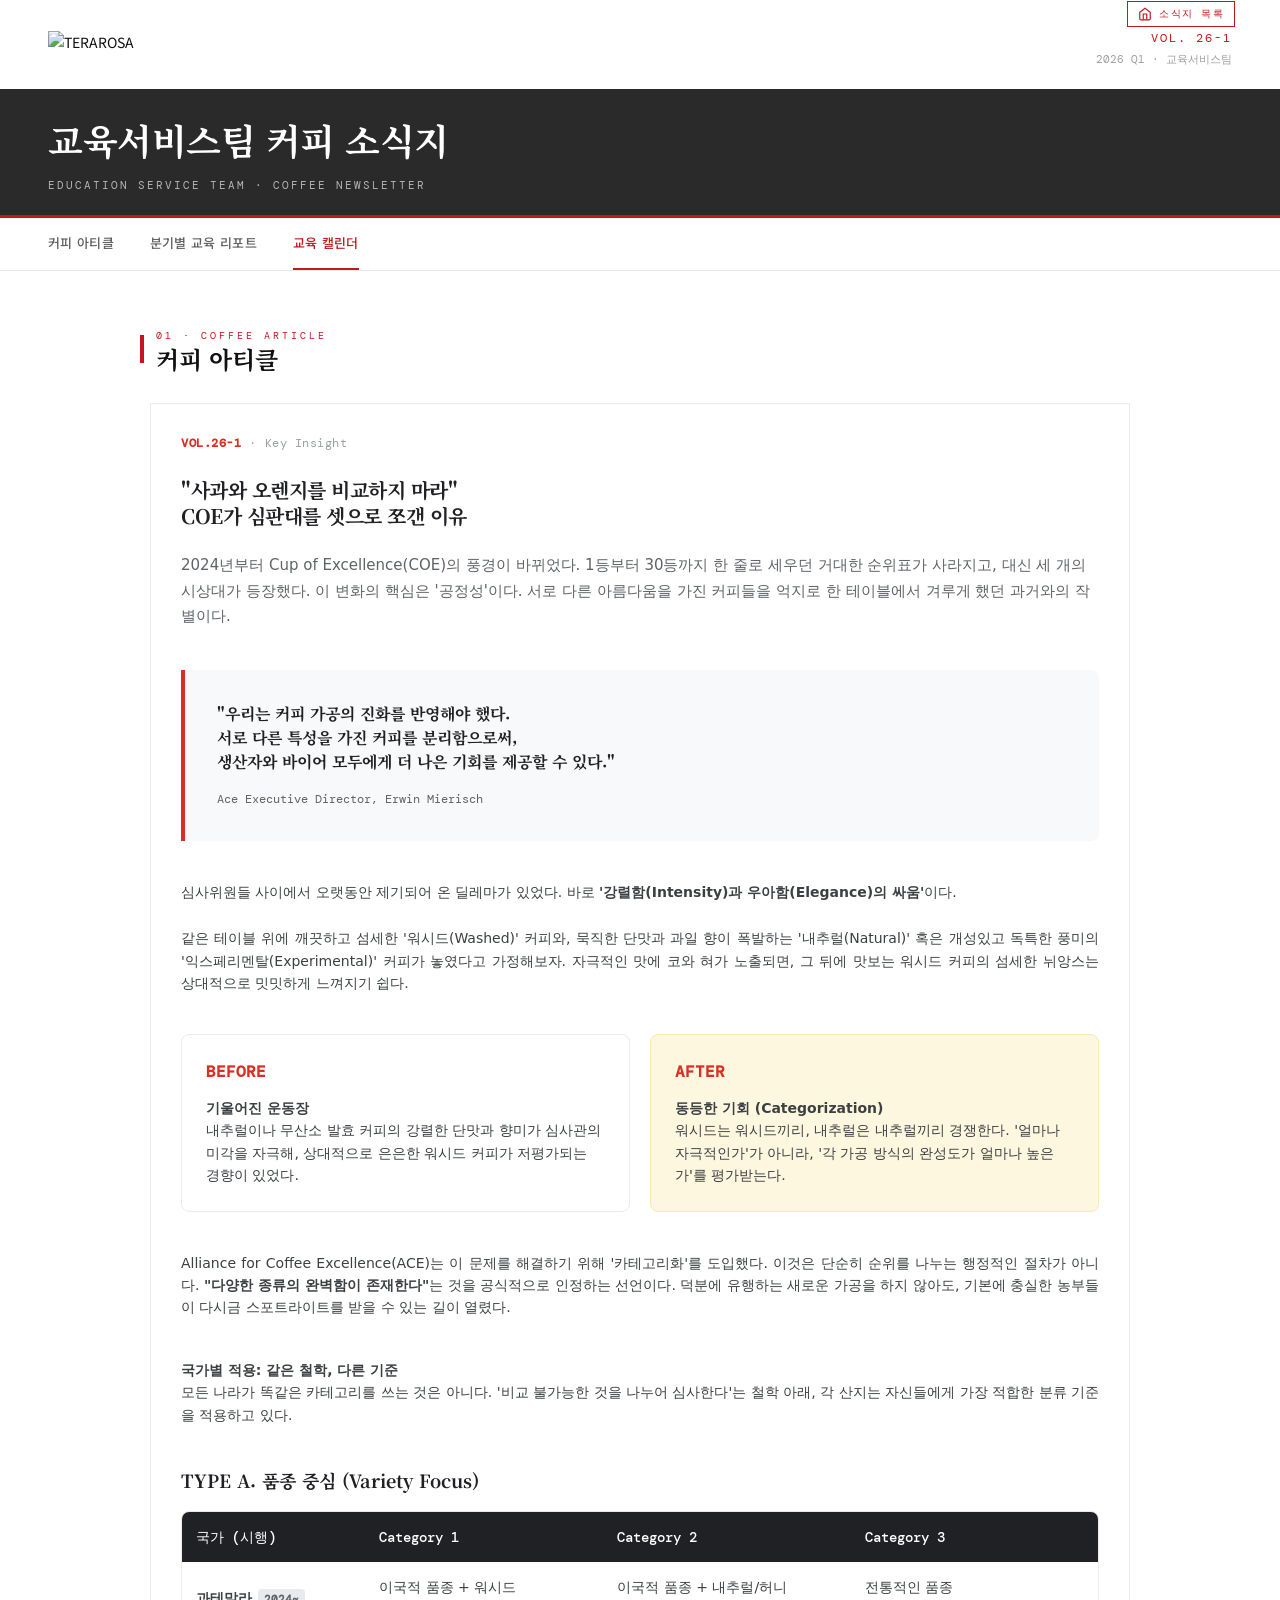
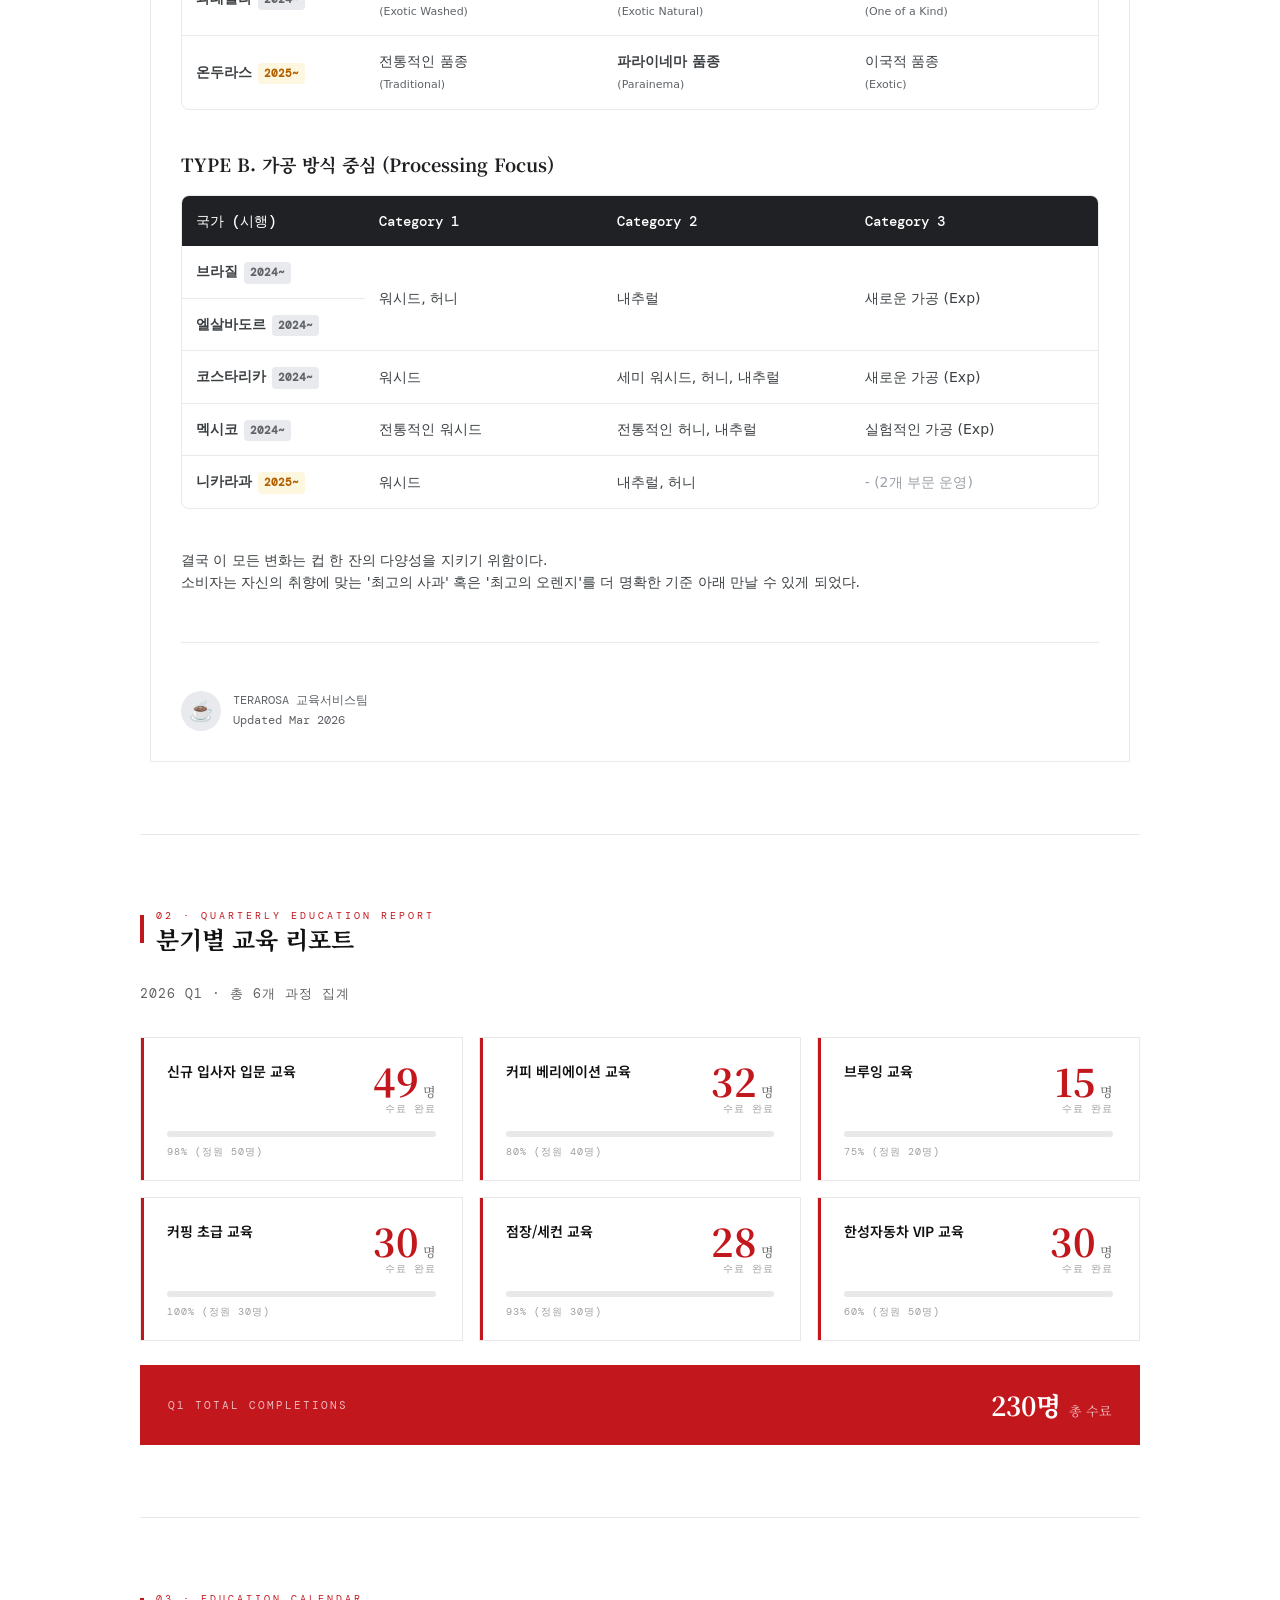
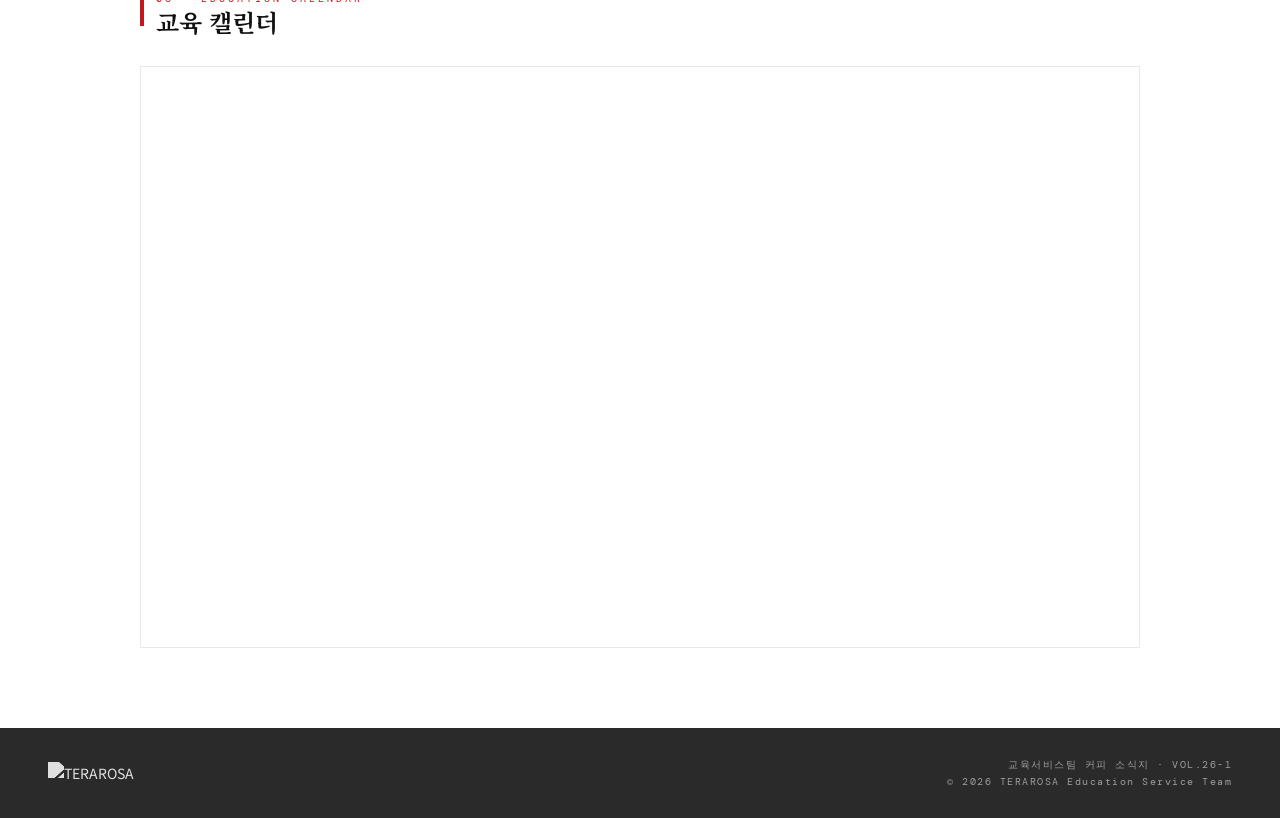
==== commit eeeb6614: "Add files via upload Signed-off-by: samkive-culture <bobsemi@me.com>" ====
--- a/index.html
+++ b/index.html
@@ -78,7 +78,7 @@
 
     <div class="quote-box">
       <div class="quote-text">
-        "우리는 그동안 사과와 오렌지를 같은 기준으로 비교해왔다.<br>이제는 사과 중에서 최고의 사과를,<br>오렌지 중에서 최고의 오렌지를 뽑아야 한다."
+        "우리는 커피 가공의 진화를 반영해야 했다.<br>서로 다른 특성을 가진 커피를 분리함으로써,<br>생산자와 바이어 모두에게 더 나은 기회를 제공할 수 있다."
       </div>
       <div class="quote-caption">Ace Executive Director, Erwin Mierisch</div>
     </div>
@@ -88,7 +88,7 @@
     </p>
     
     <p class="article-text">
-      같은 테이블 위에 깨끗하고 섬세한 '워시드(Washed)' 커피와, 과일 향이 폭발하는 '내추럴(Natural)' 혹은 독특한 발효취를 가진 '익스페리멘탈(Experimental)' 커피가 놓였다고 가정해보자. 자극적인 맛에 혀가 노출되면, 그 뒤에 맛보는 워시드 커피의 섬세한 뉘앙스는 상대적으로 밋밋하게 느껴지기 쉽다.
+      같은 테이블 위에 깨끗하고 섬세한 '워시드(Washed)' 커피와, 묵직한 단맛과 과일 향이 폭발하는 '내추럴(Natural)' 혹은 개성있고 독특한 풍미의 '익스페리멘탈(Experimental)' 커피가 놓였다고 가정해보자. 자극적인 맛에 코와 혀가 노출되면, 그 뒤에 맛보는 워시드 커피의 섬세한 뉘앙스는 상대적으로 밋밋하게 느껴지기 쉽다.
     </p>
 
     <div class="comparison-section">
@@ -109,12 +109,12 @@
     </div>
 
     <p class="article-text">
-      Alliance for Coffee Excellence(ACE)는 이 문제를 해결하기 위해 '카테고리화'를 도입했다. 이것은 단순히 순위를 나누는 행정적인 절차가 아니다. <strong>"다양한 종류의 완벽함이 존재한다"</strong>는 것을 공식적으로 인정하는 선언이다. 덕분에 유행하는 특수 가공을 하지 않아도, 기본에 충실한 농부들이 다시금 스포트라이트를 받을 수 있는 길이 열렸다.
+      Alliance for Coffee Excellence(ACE)는 이 문제를 해결하기 위해 '카테고리화'를 도입했다. 이것은 단순히 순위를 나누는 행정적인 절차가 아니다. <strong>"다양한 종류의 완벽함이 존재한다"</strong>는 것을 공식적으로 인정하는 선언이다. 덕분에 유행하는 새로운 가공을 하지 않아도, 기본에 충실한 농부들이 다시금 스포트라이트를 받을 수 있는 길이 열렸다.
     </p>
 
     <p class="article-text" style="margin-top: 40px;">
       <strong>국가별 적용: 같은 철학, 다른 기준</strong><br>
-      모든 나라가 똑같은 카테고리를 쓰는 것은 아니다. '비교 불가능한 것을 나누어 심사한다'는 철학 아래, 각 산지는 자신들에게 가장 적합한 분류 기준을 자율적으로 적용하고 있다.
+      모든 나라가 똑같은 카테고리를 쓰는 것은 아니다. '비교 불가능한 것을 나누어 심사한다'는 철학 아래, 각 산지는 자신들에게 가장 적합한 분류 기준을 적용하고 있다.
     </p>
 <div class="data-section-title">TYPE A. 품종 중심 (Variety Focus)</div>
 <div class="table-container">
@@ -187,7 +187,8 @@
   </table>
 </div>
     <p class="article-text">
-      결국 이 모든 변화는 컵 한 잔의 다양성을 지키기 위함이다. 소비자는 자신의 취향에 맞는 '최고의 사과' 혹은 '최고의 오렌지'를 더 명확한 기준 아래 만날 수 있게 되었다.
+      결국 이 모든 변화는 컵 한 잔의 다양성을 지키기 위함이다. <br>
+      소비자는 자신의 취향에 맞는 '최고의 사과' 혹은 '최고의 오렌지'를 더 명확한 기준 아래 만날 수 있게 되었다.
     </p>
 
     <hr class="article-hr"/>
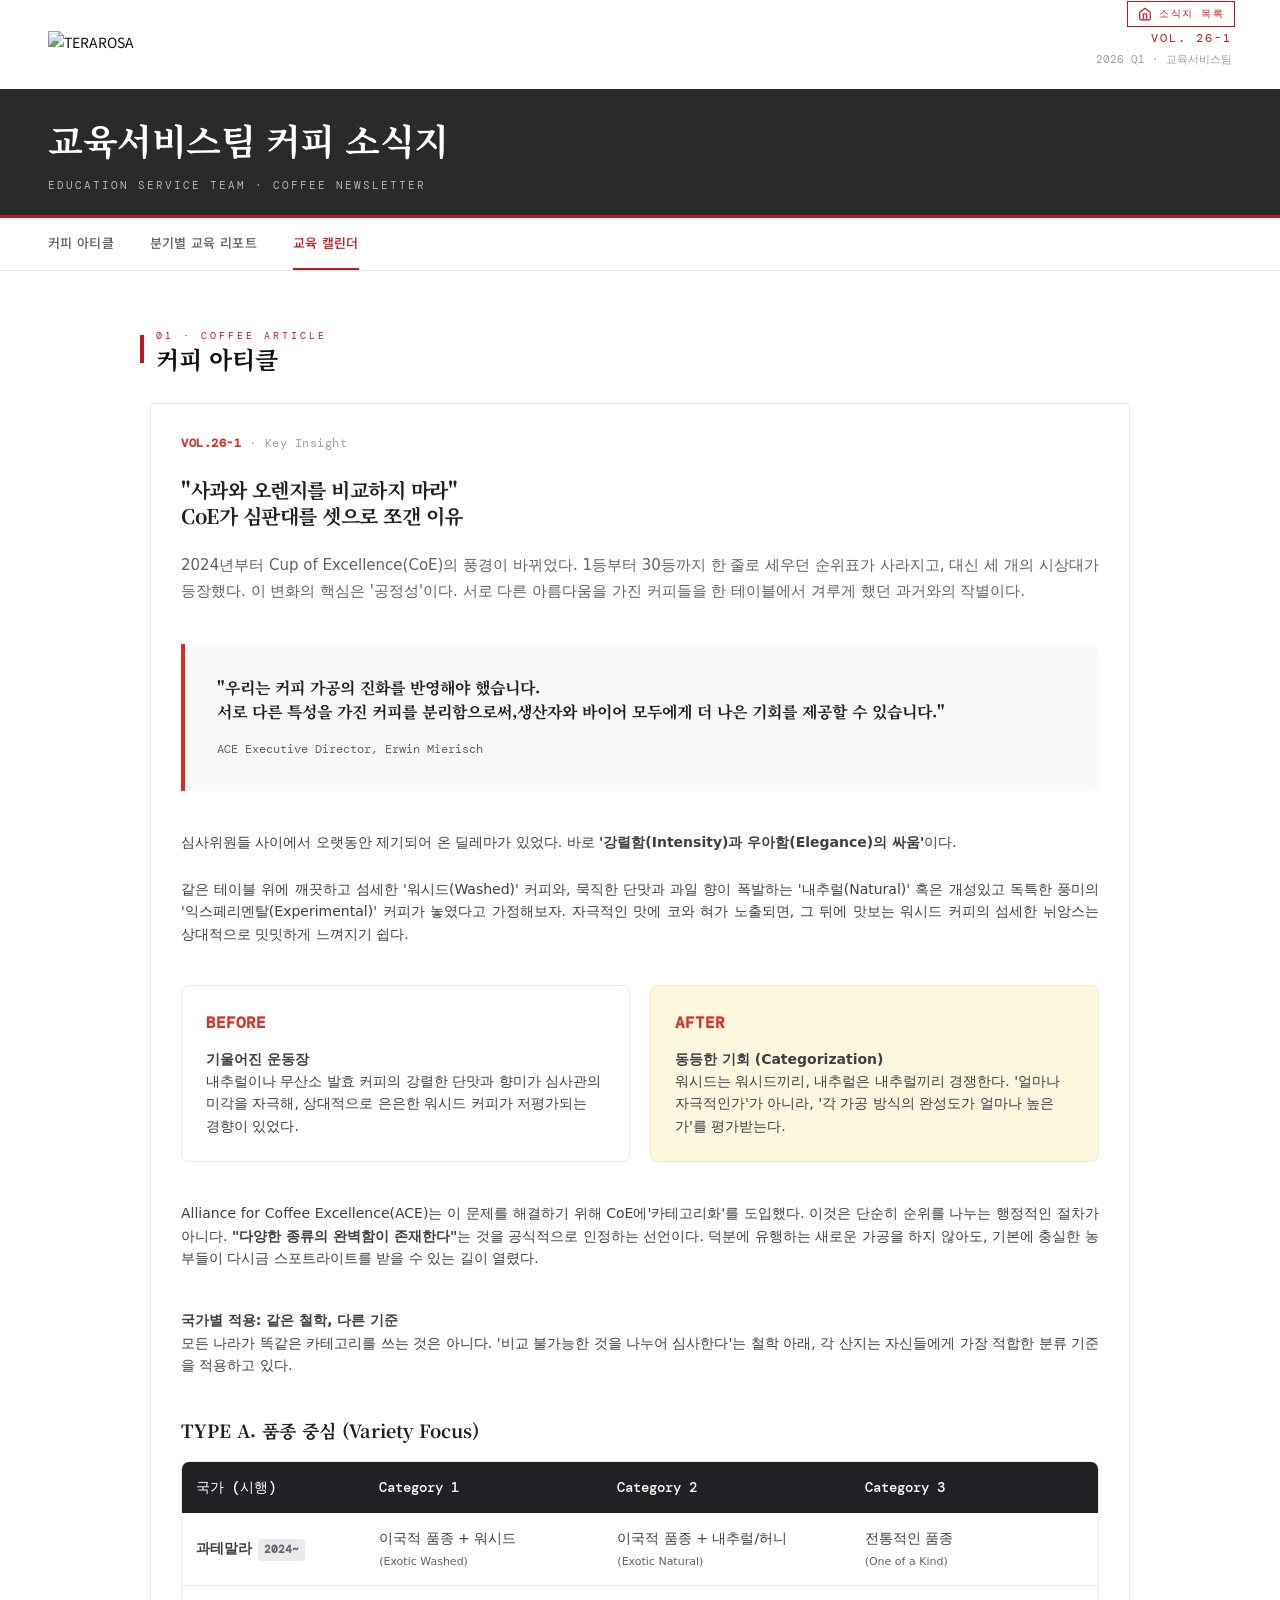
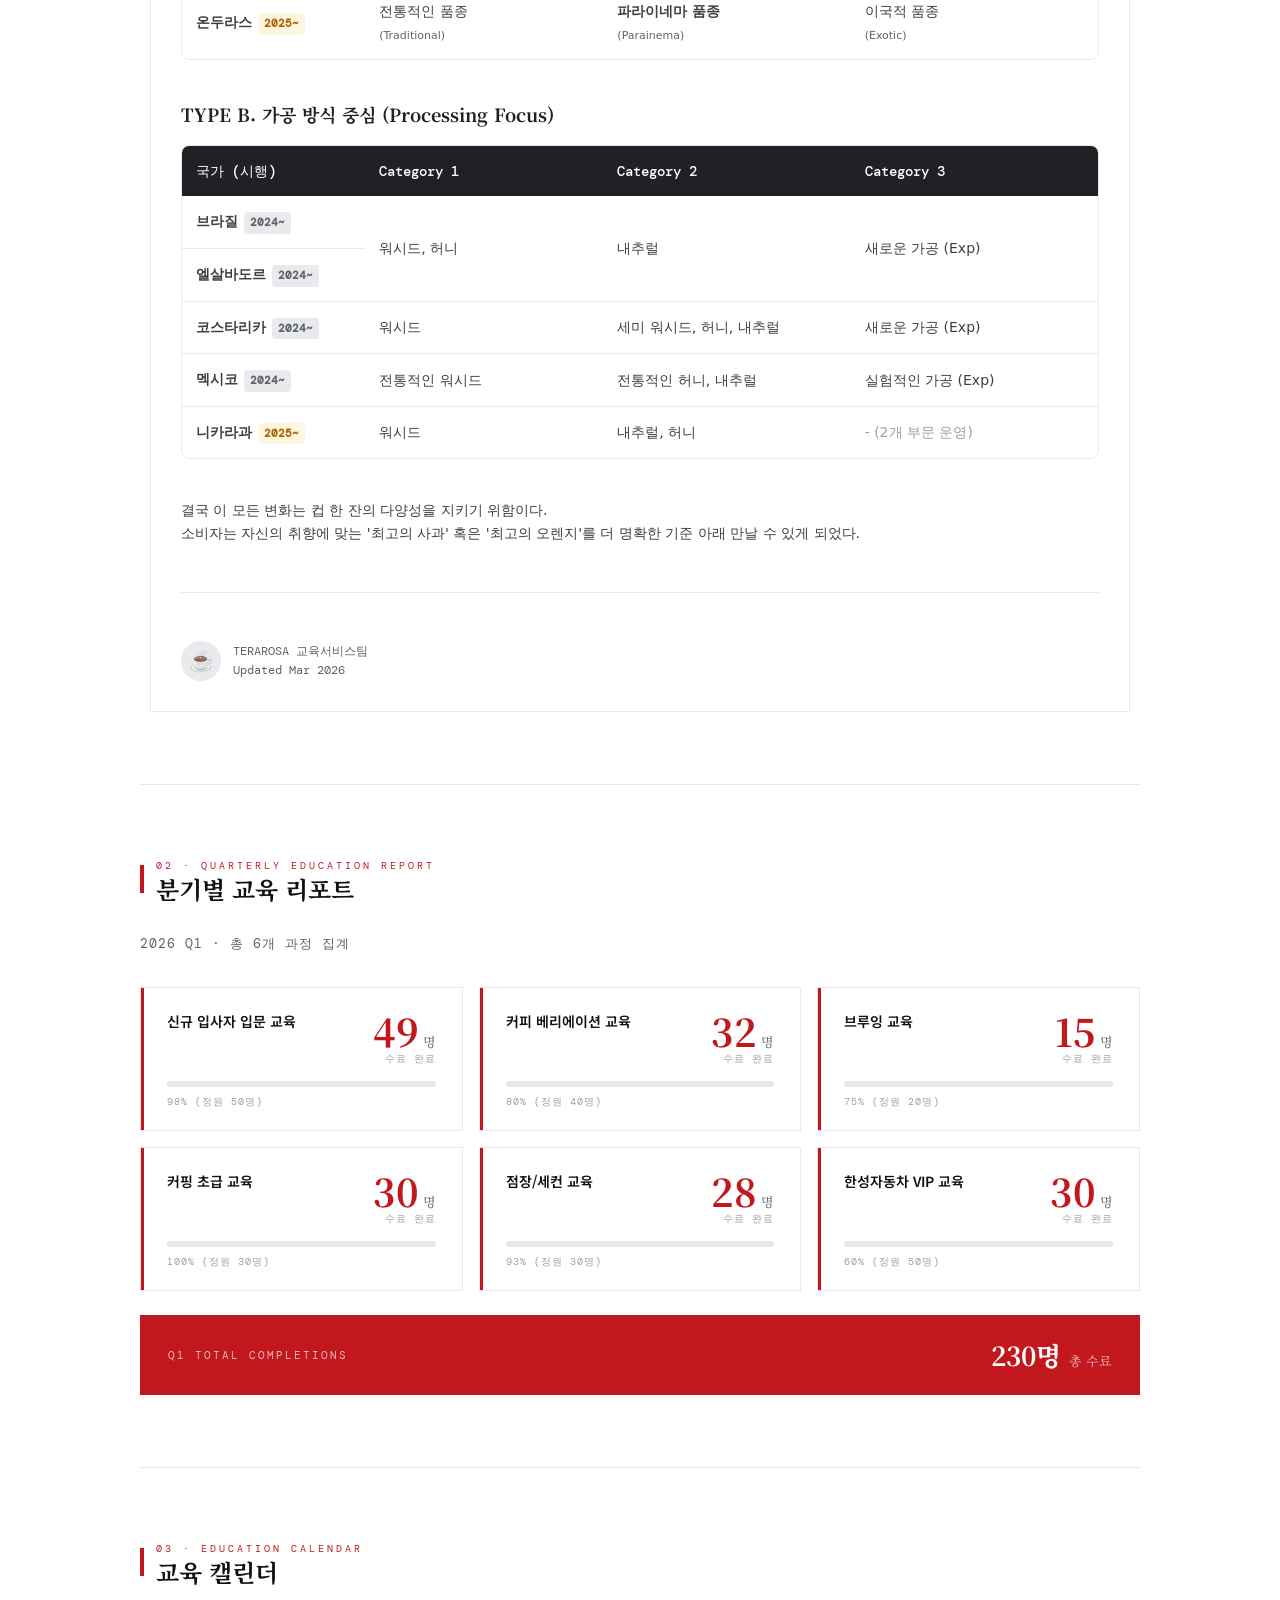
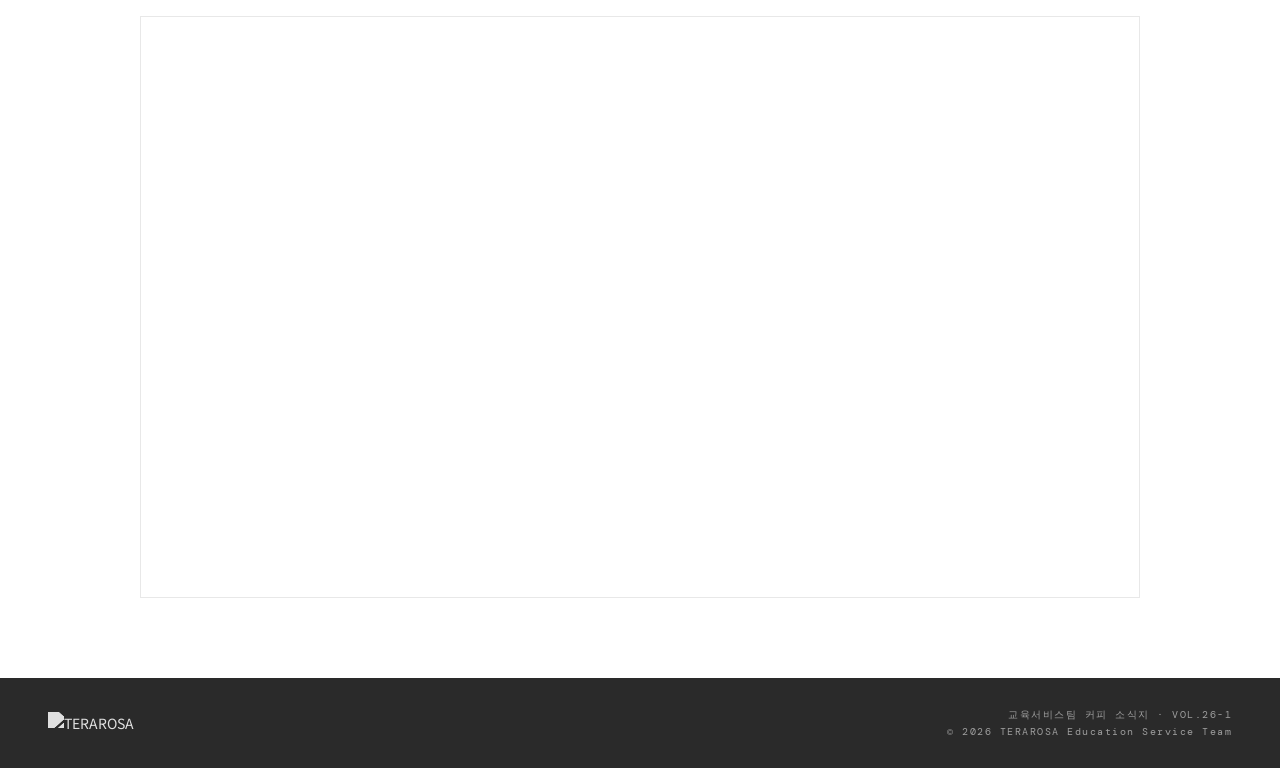
==== commit 89e373ec: "Add files via upload Signed-off-by: samkive-culture <bobsemi@me.com>" ====
--- a/index.html
+++ b/index.html
@@ -70,17 +70,17 @@
       <span class="a-meta-cat">Key Insight</span>
     </div>
 
-    <h2 class="article-title">"사과와 오렌지를 비교하지 마라"<br>COE가 심판대를 셋으로 쪼갠 이유</h2>
+    <h2 class="article-title">"사과와 오렌지를 비교하지 마라"<br>CoE가 심판대를 셋으로 쪼갠 이유</h2>
     
     <p class="article-lead">
-      2024년부터 Cup of Excellence(COE)의 풍경이 바뀌었다. 1등부터 30등까지 한 줄로 세우던 거대한 순위표가 사라지고, 대신 세 개의 시상대가 등장했다. 이 변화의 핵심은 '공정성'이다. 서로 다른 아름다움을 가진 커피들을 억지로 한 테이블에서 겨루게 했던 과거와의 작별이다.
+      2024년부터 Cup of Excellence(CoE)의 풍경이 바뀌었다. 1등부터 30등까지 한 줄로 세우던 순위표가 사라지고, 대신 세 개의 시상대가 등장했다. 이 변화의 핵심은 '공정성'이다. 서로 다른 아름다움을 가진 커피들을 한 테이블에서 겨루게 했던 과거와의 작별이다.
     </p>
 
     <div class="quote-box">
       <div class="quote-text">
-        "우리는 커피 가공의 진화를 반영해야 했다.<br>서로 다른 특성을 가진 커피를 분리함으로써,<br>생산자와 바이어 모두에게 더 나은 기회를 제공할 수 있다."
-      </div>
-      <div class="quote-caption">Ace Executive Director, Erwin Mierisch</div>
+        "우리는 커피 가공의 진화를 반영해야 했습니다.<br>서로 다른 특성을 가진 커피를 분리함으로써,생산자와 바이어 모두에게 더 나은 기회를 제공할 수 있습니다."
+      </div>
+      <div class="quote-caption">ACE Executive Director, Erwin Mierisch</div>
     </div>
 
     <p class="article-text">
@@ -109,7 +109,7 @@
     </div>
 
     <p class="article-text">
-      Alliance for Coffee Excellence(ACE)는 이 문제를 해결하기 위해 '카테고리화'를 도입했다. 이것은 단순히 순위를 나누는 행정적인 절차가 아니다. <strong>"다양한 종류의 완벽함이 존재한다"</strong>는 것을 공식적으로 인정하는 선언이다. 덕분에 유행하는 새로운 가공을 하지 않아도, 기본에 충실한 농부들이 다시금 스포트라이트를 받을 수 있는 길이 열렸다.
+      Alliance for Coffee Excellence(ACE)는 이 문제를 해결하기 위해 CoE에'카테고리화'를 도입했다. 이것은 단순히 순위를 나누는 행정적인 절차가 아니다. <strong>"다양한 종류의 완벽함이 존재한다"</strong>는 것을 공식적으로 인정하는 선언이다. 덕분에 유행하는 새로운 가공을 하지 않아도, 기본에 충실한 농부들이 다시금 스포트라이트를 받을 수 있는 길이 열렸다.
     </p>
 
     <p class="article-text" style="margin-top: 40px;">
@@ -202,7 +202,7 @@
     </div>
   </div>
 </div>
-
+<!--참고 기사 https://perfectdailygrind.com/2023/11/cup-of-excellence-rule-changes/  -->
 
   </section>
 
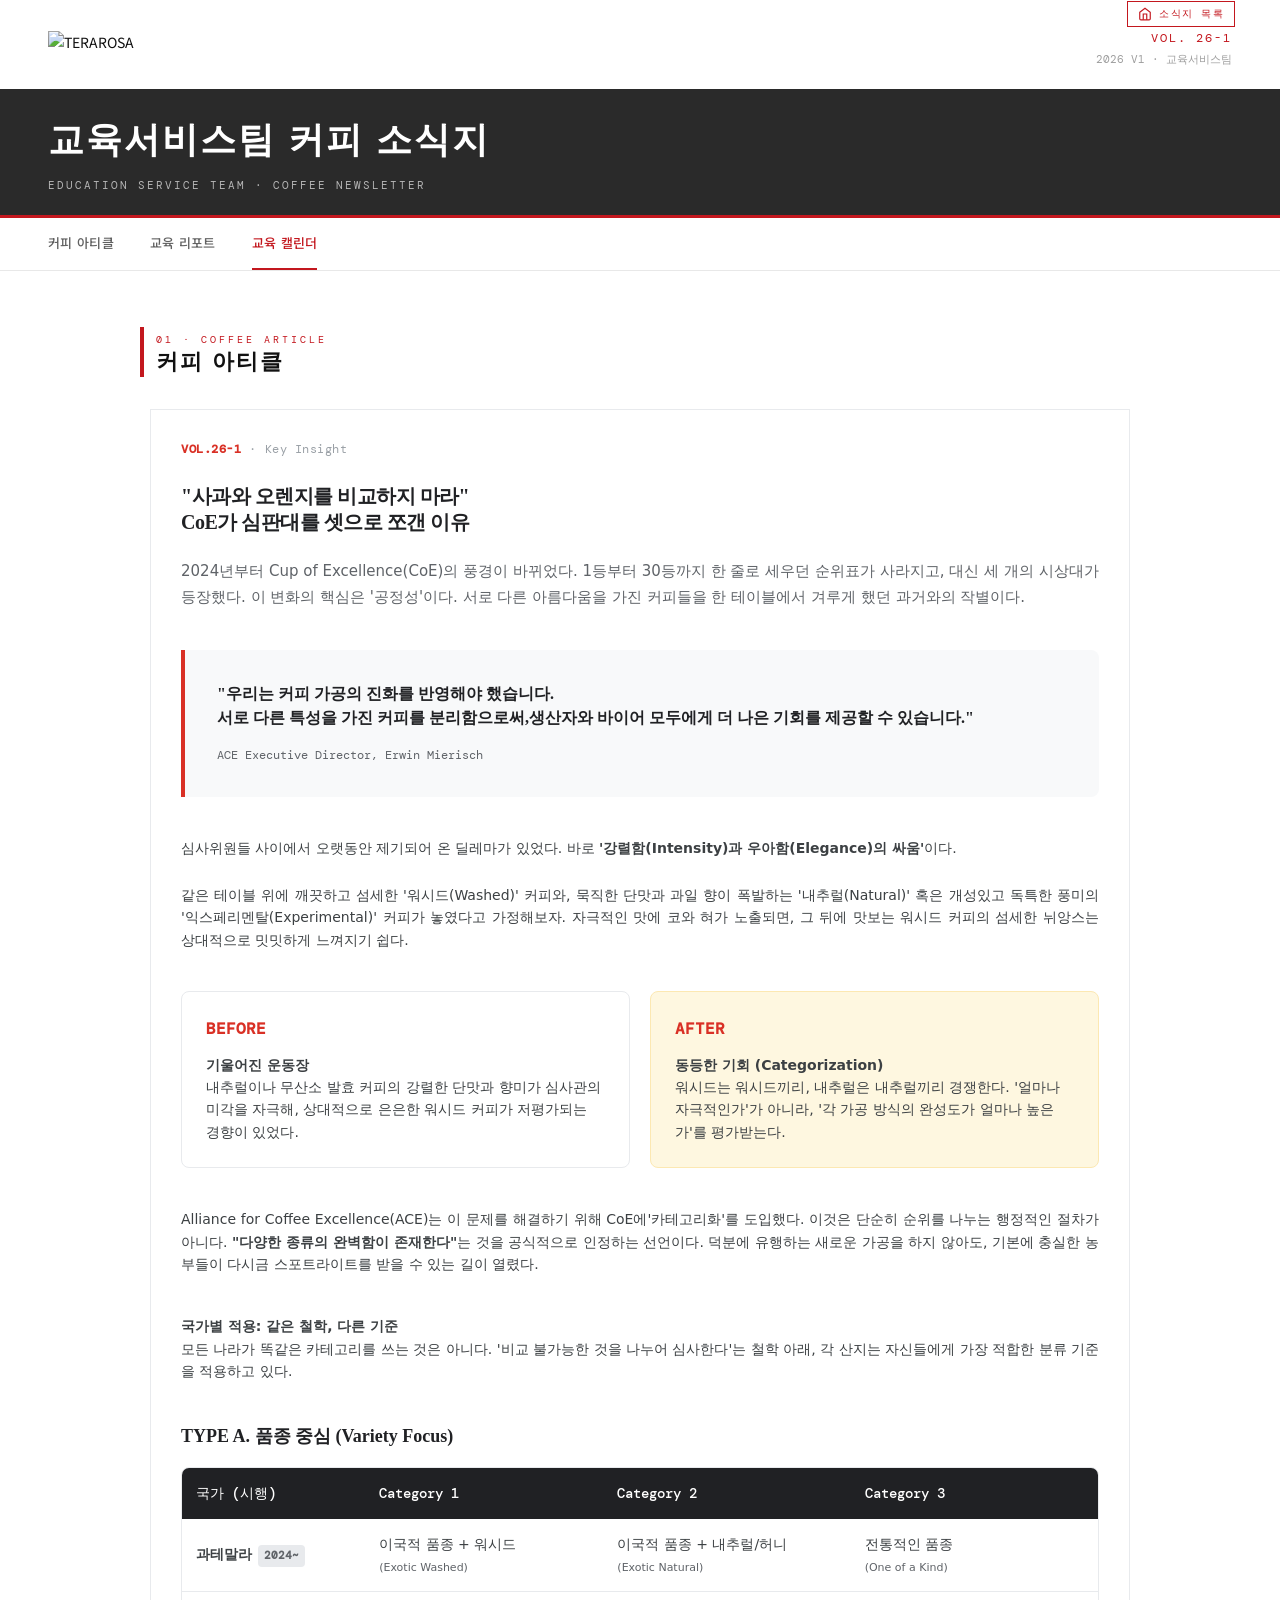
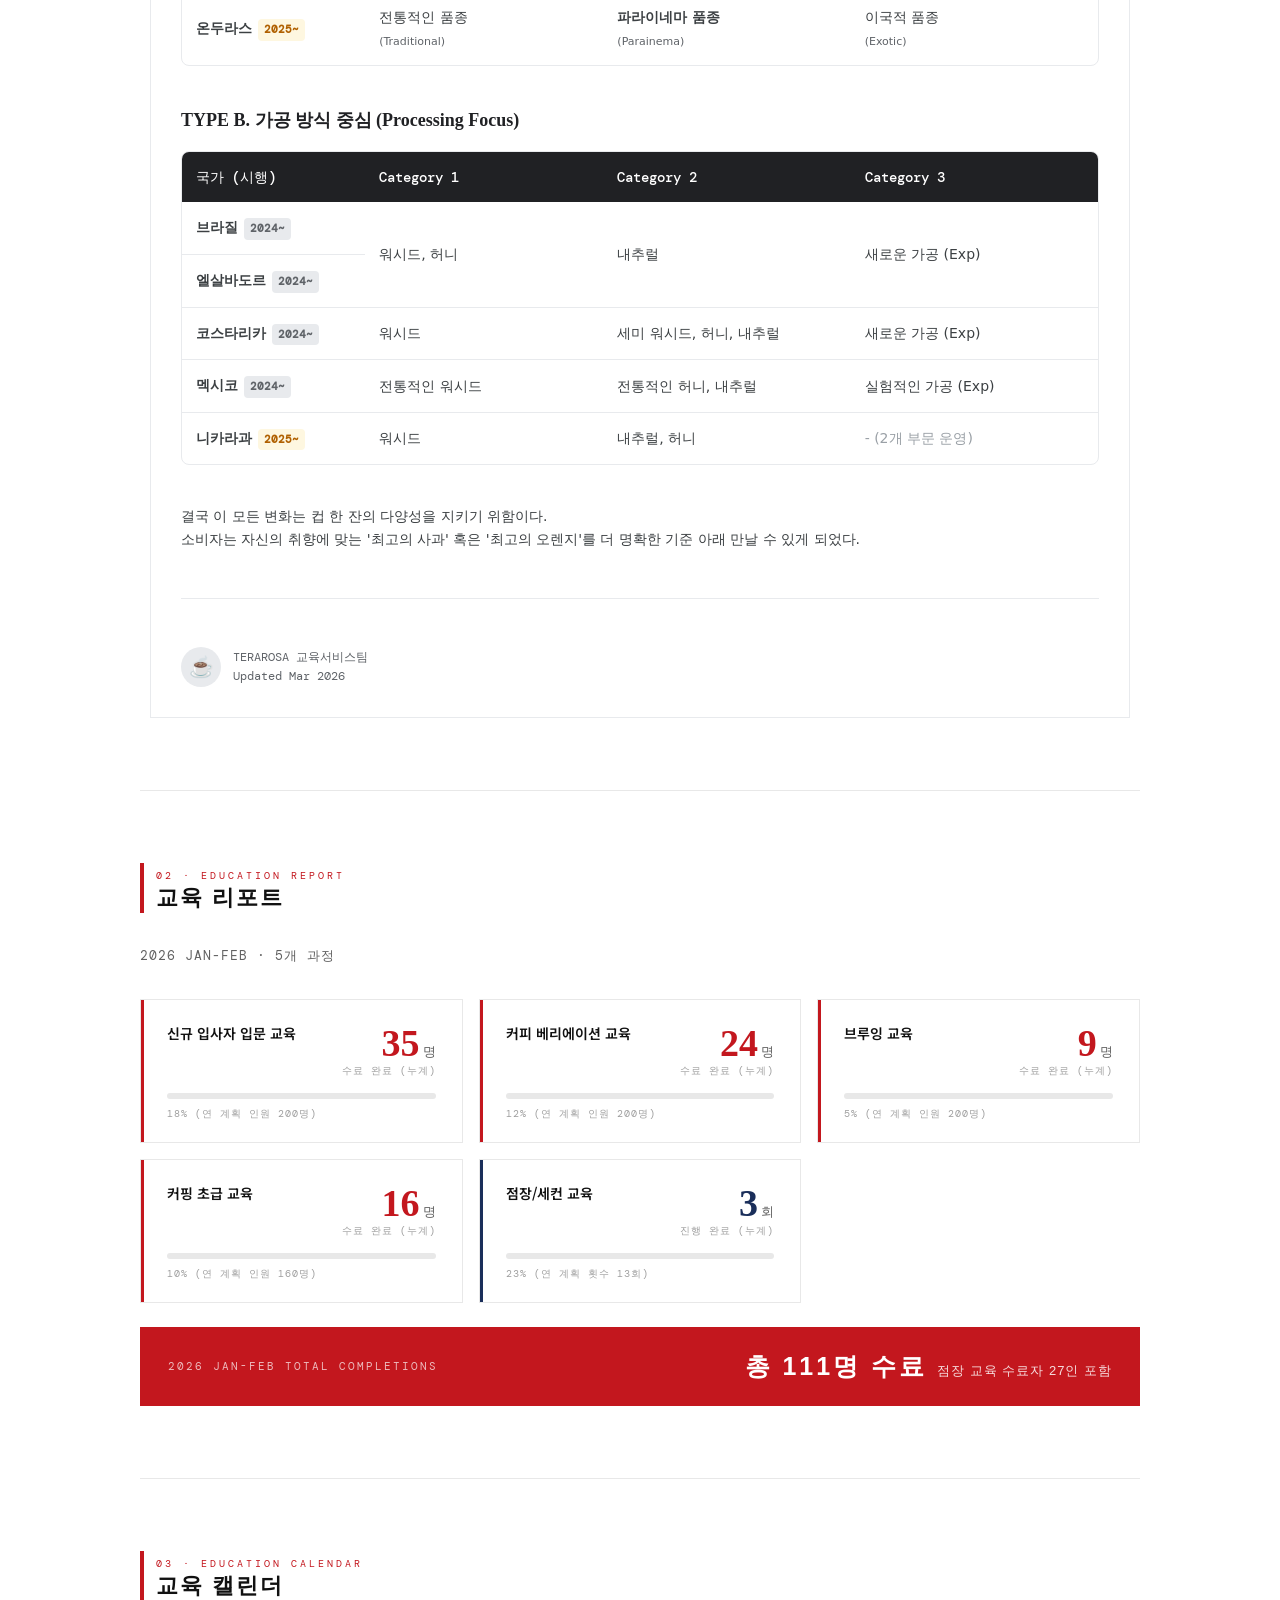
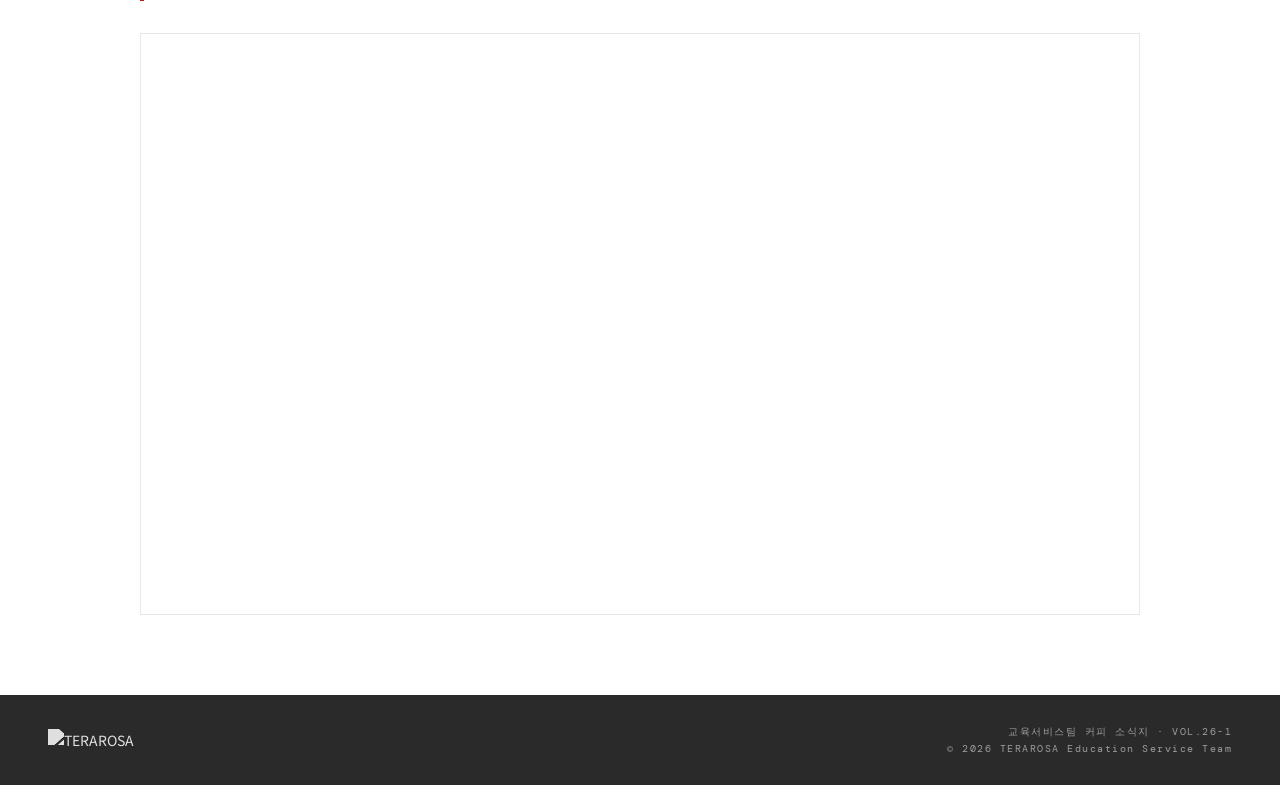
==== commit d2cbb028: "Add files via upload Signed-off-by: samkive-culture <bobsemi@me.com>" ====
--- a/index.html
+++ b/index.html
@@ -4,14 +4,15 @@
   <meta charset="UTF-8" />
   <meta name="viewport" content="width=device-width, initial-scale=1.0"/>
   <title>TERAROSA 교육서비스팀 커피 소식지 [26년-1]</title>
-  <link href="https://fonts.googleapis.com/css2?family=Noto+Serif+KR:wght@300;400;600;700&family=Noto+Sans+KR:wght@300;400;500;700&family=DM+Mono:wght@400;500&display=swap" rel="stylesheet"/>
-  <link rel="stylesheet" href="style.css">
+<link href="https://fonts.googleapis.com/css2?family=Noto+Sans+KR:wght@300;400;500;700&family=DM+Mono:wght@400;500&display=swap" rel="stylesheet"/>
+<link rel="stylesheet" href="https://cdn.jsdelivr.net/gh/orioncactus/pretendard/dist/web/static/pretendard.css"/>
+<link rel="stylesheet" href="style.css">
 
   
 </head>
 <body>
 
-  <!-- HEADER -->
+  <!-- 최상단 로고랑 제목 있는 부분 -->
 <header class="header-wrap">
   <div class="header-top">
   <button class="archive-btn" onclick="toggleArchive()">
@@ -29,7 +30,7 @@
  <img class="logo-img" src="img/logo.png" alt="TERAROSA" />
         <div class="header-right">
       <div class="issue">VOL. 26-1</div>
-      <div class="date">2026 Q1 · 교육서비스팀</div>
+      <div class="date">2026 V1 · 교육서비스팀</div>
     </div>
   </div>
   <div class="header-title-band">
@@ -38,20 +39,19 @@
   </div>
 </header>
 
-<!-- NAV -->
+<!-- 메뉴바 -->
 
 <nav class="nav-bar">
   <div class="nav-item active" onclick="scrollToSection('article', this)">커피 아티클</div>
-  <div class="nav-item" onclick="scrollToSection('report', this)">분기별 교육 리포트</div>
+  <div class="nav-item" onclick="scrollToSection('report', this)">교육 리포트</div>
   <div class="nav-item" onclick="scrollToSection('calendar', this)">교육 캘린더</div>
 </nav>
 
-<!-- MAIN -->
+<!-- 내용 있는 부분 -->
 
 <main class="main">
 
- 
-  <!-- 1. 아티클 -->
+  <!-- 이 부분이 아티클 부분입니다. 여기만 나중에 수정하면 됨!!!!!!!! -->
   <section id="article">
     <div class="sec-head fade-up">
       <div class="sec-head-bar"></div>
@@ -208,24 +208,24 @@
 
   <hr class="sec-divider" />
 
- <!-- 2. 교육 리포트 -->
+ <!-- 이 부분이 교육리포트입니다. 상세 숫자 및 내용은 script.js 파일로 수정합니다 -->
 
   <section id="report">
     <div class="sec-head fade-up">
       <div class="sec-head-bar"></div>
       <div class="sec-head-inner">
-        <div class="sec-head-en">02 · Quarterly Education Report</div>
-        <div class="sec-head-ko">분기별 교육 리포트</div>
-      </div>
-    </div>
-    <div class="report-intro fade-up d1">2026 Q1 · 총 6개 과정 집계</div>
+        <div class="sec-head-en">02 · Education Report</div>
+        <div class="sec-head-ko">교육 리포트</div>
+      </div>
+    </div>
+    <div class="report-intro fade-up d1">2026 JAN-FEB · 5개 과정</div>
 
 
 <div class="stat-grid" id="statGrid"></div>
 
 <div class="summary-row">
-  <div class="summary-label">Q1 TOTAL COMPLETIONS</div>
-  <div class="summary-total">230명 <small>총 수료</small></div>
+  <div class="summary-label">2026 JAN-FEB TOTAL COMPLETIONS</div>
+  <div class="summary-total">총 111명 수료 <small>점장 교육 수료자 27인 포함</small></div>
 </div>
 
 
@@ -233,7 +233,7 @@
 
   <hr class="sec-divider" />
 
-  <!-- 3. 캘린더 -->
+  <!-- 3. 이 부분이 캘린더입니다. 구글 캘린더만 수정하면 됩니다. -->
 
   <section id="calendar">
     <div class="sec-head fade-up">
@@ -244,10 +244,10 @@
       </div>
     </div>
 
-
+<!-- 첫 화면에 띄울 월을 바꾸고 싶으면 여기서 dates=뒷부분의 일/월을 바꾸면 됩니다. -->
 <div class="cal-frame">
   <iframe id="calIframe"
-    src="https://calendar.google.com/calendar/embed?src=terarosaeducation%40gmail.com&ctz=Asia%2FSeoul&mode=MONTH&dates=20260401%2F20260430"
+    src="https://calendar.google.com/calendar/embed?src=terarosaeducation%40gmail.com&ctz=Asia%2FSeoul&mode=MONTH&dates=20260301%2F20260331"
     title="TERAROSA 교육 캘린더"
     frameborder="0"
     scrolling="no"
@@ -260,7 +260,7 @@
 
 </main>
 
-<!-- TOP 버튼 -->
+<!-- TOP 버튼 둥둥 띄운 것 -->
 <button class="top-btn" id="topBtn" onclick="window.scrollTo({top:0,behavior:'smooth'})" title="맨 위로">
   <svg width="16" height="16" viewBox="0 0 24 24" fill="none" stroke="currentColor" stroke-width="2.5">
     <polyline points="18 15 12 9 6 15"/>
@@ -268,7 +268,7 @@
   <span>TOP</span>
 </button>
 
-<!-- FOOTER -->
+<!-- 바닥 부분 -->
 
 <footer class="footer">
   <img class="footer-logo" src="img/logo.png" alt="TERAROSA" />
--- a/style.css
+++ b/style.css
@@ -25,13 +25,11 @@
   line-height: 1.7;
 }
 
-/* ─── ARCHIVE BUTTON ─── */
-
-
+/* ─── 소식지 목록 드롭다운 버튼 ─── */
 .archive-btn {
-  position: absolute; /* 절대 위치로 변경 */
-  top: 1px;          /* 상단 여백 */
-  right: 45px;        /* 우측 여백 (모바일/웹 동일 적용) */
+  position: absolute; 
+  top: 1px;          
+  right: 45px;       
   z-index: 100;
   background: var(--white);
   color: var(--red);
@@ -50,8 +48,8 @@
 .archive-btn svg { flex-shrink: 0; }
 
 .archive-panel {
-  position: absolute; /* 절대 위치로 변경 */
-  top: 10px;          /* 버튼 바로 아래에 위치하도록 조정 */
+  position: absolute; 
+  top: 10px;          
   right: 24px;
   z-index: 999;
   background: var(--white);
@@ -94,12 +92,12 @@
   border: 1px solid var(--red-muted);
 }
 
-/* ─── HEADER ─── */
+/* ─── 최상단 ─── */
 .header-wrap {
   border-bottom: 3px solid var(--red);
 }
 .header-top {
-  position: relative; /* 버튼 위치의 기준점이 됩니다 */
+  position: relative; 
   background: var(--white);
   padding: 28px 48px 20px;
   display: flex;
@@ -134,12 +132,13 @@
   padding: 20px 48px;
 }
 .header-title-band h1 {
-  font-family: 'Noto Serif KR', serif;
+  font-family: 'Pretendard', sans-serif;
   font-size: clamp(22px, 3.5vw, 36px);
   font-weight: 700;
   color: var(--white);
-  letter-spacing: -0.5px;
-}
+  letter-spacing: 2px;
+}
+
 .header-title-band p {
   font-family: 'DM Mono', monospace;
   font-size: 11px;
@@ -148,16 +147,16 @@
   margin-top: 6px;
 }
 
-/* ─── NAV ─── */
+/* ─── 메뉴바 ─── */
 .nav-bar {
   background: var(--white);
   border-bottom: 1px solid var(--gray-200);
   display: flex;
   padding: 0 48px;
   overflow-x: auto;
-  position: sticky; /* 스크롤 위치에 따라 고정 모드로 전환 */
-  top: 0;           /* 화면 최상단(0px)에 고정 */
-  z-index: 900;     /* 본문 내용보다 위에 뜨도록 순서 지정 */
+  position: sticky; /* 메뉴바 고정 */
+  top: 0;          
+  z-index: 900;    
 }
 
 .nav-item {
@@ -175,21 +174,20 @@
 .nav-item:hover { color: var(--red); }
 .nav-item.active { color: var(--red); border-bottom-color: var(--red); }
 
-/* ─── LAYOUT ─── */
+/* ─── 메인 내용 부분 레이아웃 ─── */
 .main {
   max-width: 1080px;
   margin: 0 auto;
   padding: 56px 40px 80px;
 }
 
-/* 섹션별 스크롤 위치 조정 */
+
 section {
-  /* 네비게이션 바 높이(약 50~60px)보다 조금 더 여유 있게 설정 */
   scroll-margin-top: 80px; 
 }
 
 
-/* ─── SECTION HEADING ─── */
+/* ─── 섹션별 최상단 제목 부분 ─── */
 .sec-head {
   display: flex;
   align-items: center;
@@ -198,7 +196,7 @@
 }
 .sec-head-bar {
   width: 4px;
-  height: 28px;
+  height: 50px;
   background: var(--red);
   flex-shrink: 0;
 }
@@ -212,17 +210,18 @@
   margin-bottom: 3px;
 }
 .sec-head-ko {
-  font-family: 'Noto Serif KR', serif;
-  font-size: 24px;
+  font-family: 'pretendard', sans-serif;
+  font-size: 22px;
   font-weight: 700;
+  letter-spacing: 2px;
   color: var(--black);
   line-height: 1;
 }
 
-/* ─── SECTION DIVIDER ─── */
+/* ─── 섹션 사이의 선 ─── */
 .sec-divider { border: none; border-top: 1px solid var(--gray-200); margin: 72px 0; }
 
-/* ─── REPORT ─── */
+/* ─── 교육 리포트 ─── */
 .report-intro {
   font-size: 13px;
   color: var(--gray-600);
@@ -257,6 +256,26 @@
   background: var(--red);
 }
 
+/* 점장/세컨교육만 네이비로 변경 */
+.stat-card--navy .stat-bar-fill {
+  background-color: #1a2e5a; 
+}
+
+.stat-card--navy .stat-num {
+  color: #1a2e5a;
+}
+
+.stat-card--navy::after {
+  background: #1a2e5a;
+}
+
+.stat-card--navy:hover {
+  border-color: #1a2e5a;
+  box-shadow: 0 4px 20px rgba(26,46,90,0.08);
+}
+
+
+
 .stat-top {
   display: flex;
   align-items: flex-start;
@@ -322,18 +341,22 @@
   color: rgba(255,255,255,0.7);
 }
 .summary-total {
-  font-family: 'Noto Serif KR', serif;
-  font-size: 26px;
+  font-family: 'pretendard', sans-serif;
+  font-size: 25px;
   font-weight: 700;
+  letter-spacing: 3px;
   color: var(--white);
 }
 .summary-total small {
   font-size: 13px;
   font-weight: 400;
-  opacity: 0.75;
-}
-
-/* ─── ARTICLE ─── */
+  letter-spacing: 1px;
+  opacity: 0.85;
+}
+
+
+
+/* ─── 커피 아티클 ─── */
   .article-card {
       --red: #D93025;
       --black: #202124;
@@ -563,7 +586,7 @@
 }
 
 
-/* ─── CALENDAR ─── */
+/* ─── 교육 캘린더 ─── */
 .cal-nav {
   display: flex;
   align-items: center;
@@ -624,34 +647,30 @@
   text-align: right;
 }
 
-/* ─── MEDIA QUERIES (Mobile) ─── */
+/* ─── 모바일 최적화 ─── */
 @media (max-width: 680px) {
-  /* 1. 기본 패딩 조정 (기존 코드) */
   .header-top, .header-title-band, .nav-bar, .main, .footer { 
     padding-left: 20px; padding-right: 20px; 
   }
   .article-body { padding: 28px 20px; }
   .stat-grid { grid-template-columns: 1fr; }
 
-  /* 2. 상단 헤더 레이아웃 변경 (추가된 부분) */
   .header-top {
-    flex-direction: column;    /* 세로로 쌓기 */
-    align-items: flex-start;   /* 왼쪽 정렬 */
-    padding-top: 60px;         /* 아카이브 버튼 공간 확보 */
+    flex-direction: column;    
+    align-items: flex-start;   
+    padding-top: 60px;        
   }
   
   .header-right {
-    text-align: left;          /* 텍스트 왼쪽 정렬 */
-    margin-top: 12px;          /* 로고와의 간격 */
+    text-align: left;         
+    margin-top: 12px;     
     margin-left: 2px;
   }
 
-  /* 3. 영문 타이틀 두 줄로 만들기 (추가된 부분) */
-  /* '·' 문자를 기준으로 강제 줄바꿈을 하는 트릭입니다 */
   .header-title-band p {
     font-size: 10px;
     line-height: 1.6;
-    max-width: 220px; /* 너비를 제한해서 자연스럽게 줄바꿈 유도 */
+    max-width: 220px; 
   }
 }
 
@@ -663,7 +682,7 @@
 .d2 { animation-delay: 0.12s; }
 .d3 { animation-delay: 0.2s; }
 
-/* ─── TOP BUTTON ─── */
+/* ─── TOP 버튼 둥둥이 ─── */
 .top-btn {
   position: fixed;
   bottom: 32px;
